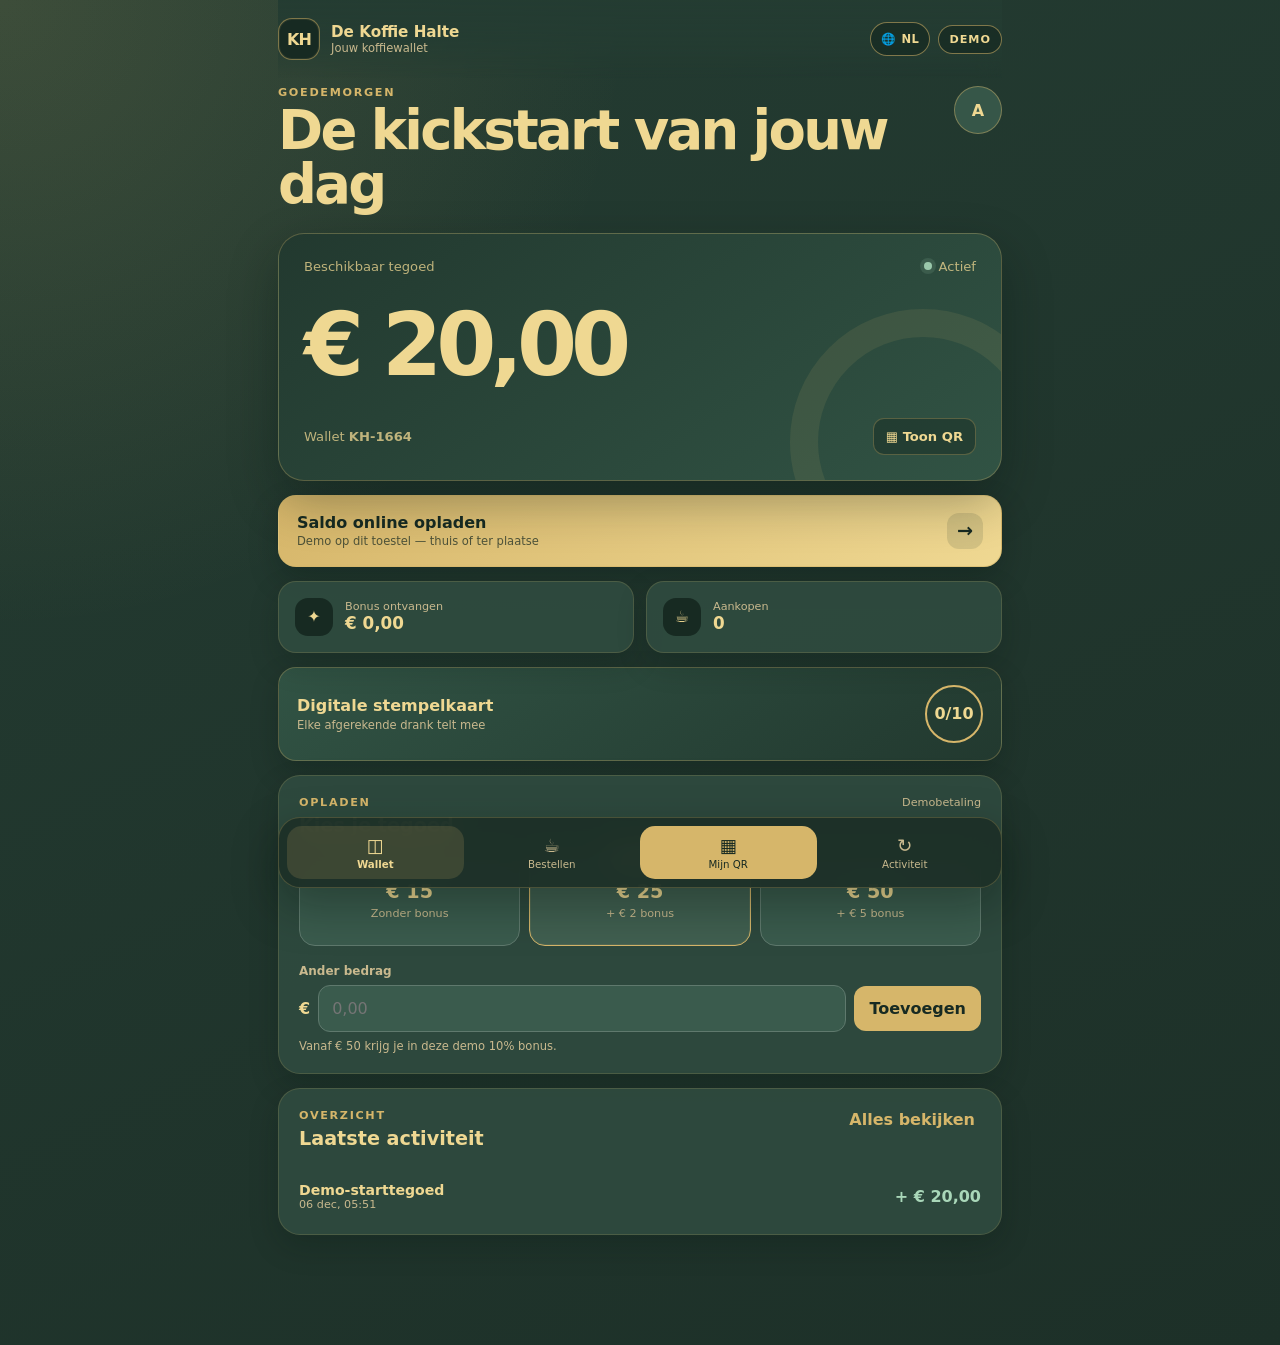
==== index.html @ 7688fd21 "Maak merkbelofte blijvend zichtbaar" ====
<!doctype html>
<html lang="nl">
<head>
  <meta charset="utf-8">
  <meta name="viewport" content="width=device-width,initial-scale=1,viewport-fit=cover">
  <meta name="theme-color" content="#294238">
  <meta name="description" content="Mobiele De Koffie Halte-wallet demo">
  <title>De Koffie Halte Wallet</title>
  <link rel="stylesheet" href="style.css">
  <link rel="stylesheet" href="theme.css">
  <link rel="stylesheet" href="online-topup.css">
  <link rel="stylesheet" href="language.css">
  <link rel="stylesheet" href="loyalty.css">
</head>
<body>
  <div class="app">
    <header class="topbar">
      <a class="brand" href="#wallet" data-go="wallet"><span class="logo">KH</span><span><b>De Koffie Halte</b><small data-i18n="brandSubtitle">Jouw koffiewallet</small></span></a>
      <div class="topbar-actions">
        <div class="language-switcher">
          <button type="button" class="language-button" id="language-button" aria-haspopup="true" aria-expanded="false"><span aria-hidden="true">🌐</span><span id="language-current">NL</span></button>
          <div class="language-menu" id="language-menu" role="menu">
            <button type="button" data-language="nl" role="menuitemradio">Nederlands</button>
            <button type="button" data-language="fr" role="menuitemradio">Français</button>
            <button type="button" data-language="en" role="menuitemradio">English</button>
            <button type="button" data-language="es" role="menuitemradio">Español</button>
          </div>
        </div>
        <span class="demo" data-i18n="demo">Demo</span>
      </div>
    </header>

    <main>
      <section class="screen active" id="wallet" data-screen="wallet">
        <div class="title-row"><div><p class="eyebrow" data-i18n="greeting">GOEDEMORGEN</p><h1 id="brand-slogan">De kickstart van jouw dag</h1></div><button class="avatar" data-go="qr" data-i18n-aria="openQr" aria-label="Open QR-code">A</button></div>

        <article class="wallet-card">
          <div class="card-top"><span data-i18n="availableBalance">Beschikbaar tegoed</span><span class="status"><i></i> <span data-i18n="active">Actief</span></span></div>
          <p class="balance" id="balance">€ 0,00</p>
          <div class="card-bottom"><span><span data-i18n="wallet">Wallet</span> <b id="wallet-short-id">KH-0000</b></span><button data-go="qr">▦ <span data-i18n="showQr">Toon QR</span></button></div>
        </article>

        <div class="stats">
          <article><span>✦</span><div><small data-i18n="bonusReceived">Bonus ontvangen</small><b id="bonus-total">€ 0,00</b></div></article>
          <article><span>☕</span><div><small data-i18n="purchases">Aankopen</small><b id="purchase-count">0</b></div></article>
        </div>

        <section class="panel">
          <div class="section-head"><div><p class="eyebrow" data-i18n="topup">OPLADEN</p><h2 data-i18n="chooseCredit">Kies je tegoed</h2></div><small data-i18n="demoPayment">Demobetaling</small></div>
          <div class="topups">
            <button data-topup="15" data-bonus="0"><b>€ 15</b><span data-i18n="noBonus">Zonder bonus</span></button>
            <button class="featured" data-topup="25" data-bonus="2"><em data-i18n="popular">Populair</em><b>€ 25</b><span>+ € 2 bonus</span></button>
            <button data-topup="50" data-bonus="5"><b>€ 50</b><span>+ € 5 bonus</span></button>
          </div>
          <form id="custom-topup-form" class="custom-topup">
            <label for="custom-topup" data-i18n="otherAmount">Ander bedrag</label>
            <div><span>€</span><input id="custom-topup" type="number" min="5" max="250" step=".01" placeholder="0,00" required><button data-i18n="add">Toevoegen</button></div>
            <small data-i18n="bonusRule">Vanaf € 50 krijg je in deze demo 10% bonus.</small>
          </form>
        </section>

        <section class="panel compact">
          <div class="section-head"><div><p class="eyebrow" data-i18n="overview">OVERZICHT</p><h2 data-i18n="recentActivity">Laatste activiteit</h2></div><button class="link" data-go="activity" data-i18n="viewAll">Alles bekijken</button></div>
          <ul class="transactions" id="recent-transactions"></ul>
        </section>
      </section>

      <section class="screen" id="order" data-screen="order" hidden>
        <div class="title-row"><div><p class="eyebrow" data-i18n="order">BESTELLEN</p><h1 data-i18n="whatWouldYouLike">Wat mag het zijn?</h1><p data-i18n="chooseFavorites">Kies je favorieten en betaal uit je wallet.</p></div><div class="mini-balance"><small data-i18n="credit">Tegoed</small><b id="order-balance">€ 0,00</b></div></div>
        <div class="tabs"><button class="active" data-category="all" data-i18n="all">Alles</button><button data-category="coffee" data-i18n="coffee">Koffie</button><button data-category="other" data-i18n="other">Anders</button><button data-category="food" data-i18n="food">Iets erbij</button></div>
        <div class="products" id="product-grid"></div>
        <aside class="cart">
          <div class="section-head"><div><p class="eyebrow" data-i18n="yourOrder">JOUW BESTELLING</p><h2 data-i18n="cart">Winkelmandje</h2></div><button class="link" id="clear-cart" data-i18n="clear">Leegmaken</button></div>
          <div id="cart-items"></div>
          <div class="cart-total"><span data-i18n="total">Totaal</span><b id="cart-total">€ 0,00</b></div>
          <button class="pay" id="pay-cart" disabled data-i18n="payWallet">Betaal uit wallet</button>
          <p id="cart-note" data-i18n="addProductFirst">Voeg eerst een product toe.</p>
        </aside>
      </section>

      <section class="screen" id="qr" data-screen="qr" hidden>
        <div class="title-row"><div><p class="eyebrow" data-i18n="myWallet">MIJN WALLET</p><h1 data-i18n="scanQr">Laat je QR-code scannen</h1><p data-i18n="qrExplanation">De kassa herkent hiermee je demo-wallet.</p></div></div>
        <article class="qr-card">
          <div class="qr-brand"><span class="logo">KH</span><div><b>De Koffie Halte</b><small data-i18n="personalWalletCode">Persoonlijke walletcode</small></div></div>
          <img id="qr-code" alt="Persoonlijke QR-code" width="220" height="220">
          <b class="wallet-id" id="wallet-id">DKH-DEMO-0000</b>
          <p data-i18n="noRealPayment">Deze demo verwerkt geen echte betaling.</p>
        </article>
        <div class="qr-balance"><span data-i18n="availableAfterScan">Beschikbaar na scan</span><b id="qr-balance">€ 0,00</b></div>
        <button class="outline" id="copy-wallet-id" data-i18n="copyWallet">Kopieer walletnummer</button>
      </section>

      <section class="screen" id="activity" data-screen="activity" hidden>
        <div class="title-row"><div><p class="eyebrow" data-i18n="history">GESCHIEDENIS</p><h1 data-i18n="allTransactions">Alle transacties</h1><p data-i18n="storedBrowser">Alleen opgeslagen in deze browser.</p></div><button class="danger" id="reset-demo" data-i18n="resetDemo">Reset demo</button></div>
        <section class="panel compact"><ul class="transactions" id="transaction-list"></ul></section>
      </section>
    </main>

    <nav class="bottom-nav" aria-label="Hoofdnavigatie">
      <button class="active" data-go="wallet"><span>◫</span><small data-i18n="navWallet">Wallet</small></button>
      <button data-go="order"><span>☕</span><small data-i18n="navOrder">Bestellen</small></button>
      <button class="qr-nav" data-go="qr"><span>▦</span><small data-i18n="navQr">Mijn QR</small></button>
      <button data-go="activity"><span>↻</span><small data-i18n="navActivity">Activiteit</small></button>
    </nav>
    <div class="toast" id="toast" role="status" aria-live="polite"></div>
  </div>
  <script src="i18n.js"></script>
  <script src="language-menu.js"></script>
  <script src="slogan.js?v=2"></script>
  <script src="app.js"></script>
  <script src="online-topup.js"></script>
  <script src="loyalty.js"></script>
</body>
</html>
---- style.css ----
:root{--ink:#251a15;--muted:#766c66;--paper:#f4eee7;--panel:#fffdfa;--coffee:#6f3f24;--dark:#25150f;--orange:#d88734;--line:#e5d9ce;--green:#2f7b59;--red:#aa4038;--shadow:0 18px 45px rgba(65,38,24,.12)}*{box-sizing:border-box}html{scroll-behavior:smooth}body{margin:0;min-height:100vh;font-family:Inter,ui-sans-serif,system-ui,-apple-system,BlinkMacSystemFont,"Segoe UI",sans-serif;color:var(--ink);background:radial-gradient(circle at top left,rgba(216,135,52,.2),transparent 35%),linear-gradient(150deg,#faf6f1,#eee2d5)}button,input{font:inherit}button{cursor:pointer}.app{width:min(760px,100%);min-height:100vh;margin:auto;padding:0 18px 110px}.topbar{position:sticky;top:0;z-index:20;display:flex;align-items:center;justify-content:space-between;padding:18px 0;background:linear-gradient(to bottom,rgba(250,246,241,.96),rgba(250,246,241,.8),transparent);backdrop-filter:blur(10px)}.brand{display:flex;align-items:center;gap:11px;color:inherit;text-decoration:none}.brand span:last-child,.qr-brand div{display:grid}.brand b,.qr-brand b{font-size:.95rem}.brand small,.qr-brand small{color:var(--muted);font-size:.72rem}.logo{display:grid;width:42px;height:42px;place-items:center;border-radius:14px;background:var(--dark);color:#fff;font-weight:900;letter-spacing:-.06em}.demo{padding:7px 10px;border:1px solid #d7c7ba;border-radius:999px;background:rgba(255,255,255,.7);font-size:.7rem;font-weight:800;text-transform:uppercase;letter-spacing:.09em}.screen{animation:fade .2s ease}.screen[hidden]{display:none}.title-row{display:flex;align-items:flex-start;justify-content:space-between;gap:18px;margin:8px 0 20px}.eyebrow{margin:0 0 5px;color:var(--coffee);font-size:.7rem;font-weight:900;letter-spacing:.15em}.title-row h1,.section-head h2{margin:0}.title-row h1{font-size:clamp(2rem,8vw,3.4rem);line-height:1;letter-spacing:-.05em}.title-row p:last-child{margin:8px 0 0;color:var(--muted);line-height:1.45}.avatar{display:grid;flex:0 0 auto;width:48px;height:48px;place-items:center;border:0;border-radius:50%;background:#ead6c3;color:var(--coffee);font-weight:900}.wallet-card{position:relative;overflow:hidden;padding:25px;border-radius:26px;background:linear-gradient(135deg,var(--dark),var(--coffee));color:#fff;box-shadow:var(--shadow)}.wallet-card:after{content:"";position:absolute;right:-55px;bottom:-95px;width:210px;height:210px;border:28px solid rgba(255,255,255,.08);border-radius:50%}.card-top,.card-bottom{position:relative;z-index:1;display:flex;align-items:center;justify-content:space-between;gap:15px}.card-top{color:rgba(255,255,255,.72);font-size:.82rem}.status{display:flex;align-items:center;gap:7px}.status i{width:8px;height:8px;border-radius:50%;background:#88e0b8;box-shadow:0 0 0 4px rgba(136,224,184,.13)}.balance{position:relative;z-index:1;margin:21px 0 23px;font-size:clamp(3rem,13vw,5.4rem);font-weight:900;letter-spacing:-.07em}.card-bottom{font-size:.82rem;color:rgba(255,255,255,.74)}.card-bottom button{border:0;border-radius:11px;padding:10px 12px;background:rgba(255,255,255,.14);color:#fff;font-weight:800}.stats{display:grid;grid-template-columns:1fr 1fr;gap:12px;margin:14px 0}.stats article{display:flex;align-items:center;gap:12px;padding:16px;border:1px solid rgba(111,63,36,.08);border-radius:18px;background:rgba(255,253,250,.88);box-shadow:0 10px 24px rgba(65,38,24,.06)}.stats article>span{display:grid;width:38px;height:38px;place-items:center;border-radius:13px;background:#f0dfce}.stats article div{display:grid}.stats small{color:var(--muted);font-size:.7rem}.stats b{font-size:1.05rem}.panel,.cart{margin-top:14px;padding:20px;border:1px solid rgba(111,63,36,.09);border-radius:22px;background:rgba(255,253,250,.92);box-shadow:0 12px 30px rgba(65,38,24,.07)}.compact{padding-bottom:8px}.section-head{display:flex;align-items:flex-start;justify-content:space-between;gap:15px;margin-bottom:17px}.section-head h2{font-size:1.2rem}.section-head>small{color:var(--muted);font-size:.7rem}.topups{display:grid;grid-template-columns:repeat(3,1fr);gap:9px}.topups button{position:relative;display:grid;gap:4px;min-height:92px;place-content:center;border:1px solid var(--line);border-radius:16px;background:#fff;color:var(--ink)}.topups button b{font-size:1.2rem}.topups button span{color:var(--muted);font-size:.7rem}.topups button.featured{border-color:var(--orange);background:#fff7ee}.topups em{position:absolute;top:-9px;left:50%;transform:translateX(-50%);padding:4px 8px;border-radius:999px;background:var(--orange);color:#fff;font-size:.62rem;font-style:normal;font-weight:900}.custom-topup{display:grid;gap:7px;margin-top:18px}.custom-topup label{color:var(--muted);font-size:.75rem;font-weight:800}.custom-topup>div{display:grid;grid-template-columns:auto 1fr auto;align-items:center;gap:8px}.custom-topup>div>span{font-weight:900}.custom-topup input{min-width:0;width:100%;padding:13px;border:1px solid var(--line);border-radius:12px;background:#fff;outline:none}.custom-topup input:focus{border-color:var(--orange);box-shadow:0 0 0 4px rgba(216,135,52,.12)}.custom-topup button,.pay,.outline{border:0;border-radius:12px;padding:13px 15px;background:var(--coffee);color:#fff;font-weight:850}.custom-topup>small,.cart>p{color:var(--muted);font-size:.72rem}.link,.danger{border:0;background:transparent;font-weight:800}.link{color:var(--coffee)}.danger{color:var(--red)}.transactions{margin:0;padding:0;list-style:none}.transaction{display:flex;align-items:center;justify-content:space-between;gap:15px;padding:15px 0;border-bottom:1px solid var(--line)}.transaction:last-child{border-bottom:0}.transaction-copy{min-width:0;display:grid}.transaction-copy b{overflow:hidden;text-overflow:ellipsis;white-space:nowrap;font-size:.88rem}.transaction-copy small{color:var(--muted);font-size:.7rem}.transaction-amount{flex:0 0 auto;font-weight:900}.positive{color:var(--green)}.negative{color:var(--red)}.empty{padding:16px 0;color:var(--muted);text-align:center;font-size:.82rem}.mini-balance{display:grid;flex:0 0 auto;padding:10px 12px;border-radius:14px;background:var(--dark);color:#fff}.mini-balance small{font-size:.65rem;color:rgba(255,255,255,.65)}.tabs{display:flex;gap:8px;overflow:auto;padding-bottom:4px}.tabs button{flex:0 0 auto;border:1px solid var(--line);border-radius:999px;padding:9px 13px;background:#fff;color:var(--muted);font-weight:800}.tabs button.active{border-color:var(--coffee);background:var(--coffee);color:#fff}.products{display:grid;grid-template-columns:repeat(2,1fr);gap:12px;margin-top:16px}.product{display:grid;gap:10px;padding:16px;border:1px solid rgba(111,63,36,.08);border-radius:19px;background:#fff;box-shadow:0 9px 22px rgba(65,38,24,.06)}.product-icon{display:grid;width:45px;height:45px;place-items:center;border-radius:15px;background:#f1e2d3;font-size:1.35rem}.product h3{margin:0;font-size:1rem}.product p{margin:0;color:var(--muted);font-size:.72rem;line-height:1.35}.product-bottom{display:flex;align-items:center;justify-content:space-between;gap:8px}.product-bottom b{font-size:.95rem}.product-bottom button{display:grid;width:34px;height:34px;place-items:center;border:0;border-radius:11px;background:var(--dark);color:#fff;font-size:1.2rem}.cart{margin-bottom:10px}.cart-item{display:flex;align-items:center;justify-content:space-between;gap:12px;padding:11px 0;border-bottom:1px solid var(--line)}.cart-item>div:first-child{display:grid}.cart-item small{color:var(--muted)}.qty{display:flex;align-items:center;gap:8px}.qty button{display:grid;width:28px;height:28px;place-items:center;border:1px solid var(--line);border-radius:9px;background:#fff}.cart-total{display:flex;justify-content:space-between;padding:16px 0;font-size:1.05rem}.pay{width:100%;background:var(--dark)}.pay:disabled{cursor:not-allowed;opacity:.38}.qr-card{display:grid;justify-items:center;padding:25px;border-radius:26px;background:#fff;box-shadow:var(--shadow);text-align:center}.qr-brand{justify-self:stretch;display:flex;align-items:center;gap:10px;text-align:left}.qr-card img{margin:25px 0 17px;padding:10px;border:1px solid var(--line);border-radius:18px;background:#fff;image-rendering:pixelated}.wallet-id{letter-spacing:.09em}.qr-card p{max-width:330px;margin:9px 0 0;color:var(--muted);font-size:.78rem}.qr-balance{display:flex;align-items:center;justify-content:space-between;margin:14px 0;padding:18px;border-radius:18px;background:var(--dark);color:#fff}.outline{width:100%;border:1px solid var(--coffee);background:transparent;color:var(--coffee)}.bottom-nav{position:fixed;z-index:30;left:50%;bottom:12px;display:grid;grid-template-columns:repeat(4,1fr);width:min(724px,calc(100% - 24px));transform:translateX(-50%);padding:8px;border:1px solid rgba(111,63,36,.11);border-radius:22px;background:rgba(255,253,250,.94);box-shadow:0 15px 40px rgba(44,25,15,.18);backdrop-filter:blur(14px)}.bottom-nav button{display:grid;gap:2px;place-items:center;border:0;border-radius:15px;padding:9px 4px;background:transparent;color:var(--muted)}.bottom-nav button span{font-size:1.15rem}.bottom-nav button small{font-size:.64rem}.bottom-nav button.active{background:#efe1d4;color:var(--coffee);font-weight:900}.bottom-nav .qr-nav{background:var(--dark);color:#fff}.toast{position:fixed;z-index:50;left:50%;bottom:102px;max-width:calc(100% - 36px);transform:translate(-50%,20px);padding:12px 16px;border-radius:13px;background:var(--dark);color:#fff;box-shadow:var(--shadow);opacity:0;pointer-events:none;transition:.2s}.toast.show{transform:translate(-50%,0);opacity:1}@keyframes fade{from{opacity:0;transform:translateY(5px)}to{opacity:1;transform:none}}@media(max-width:520px){.app{padding-left:12px;padding-right:12px}.topups{grid-template-columns:1fr}.topups button{min-height:72px}.products{grid-template-columns:1fr}.title-row{align-items:flex-start}.title-row h1{font-size:2.35rem}.wallet-card,.panel,.cart{padding:18px}.stats article{padding:13px}.custom-topup>div{grid-template-columns:auto 1fr}.custom-topup button{grid-column:1/-1}.mini-balance{display:none}}
---- theme.css ----
:root{
  --mat-green:#294238;
  --mat-green-deep:#172a22;
  --mat-green-soft:#365648;
  --mat-green-light:#45695a;
  --gold:#d6b66a;
  --gold-light:#efd892;
  --cream:#f3ead4;
  --muted-gold:#c9b98e;
  --green-line:#5f796d;
}

body{
  color:var(--cream);
  background:
    radial-gradient(circle at top left,rgba(214,182,106,.14),transparent 34%),
    linear-gradient(155deg,#243c32 0%,#1d3028 100%);
}

.topbar{
  background:linear-gradient(to bottom,rgba(36,60,50,.97),rgba(36,60,50,.86),transparent);
}

.brand,
.brand b,
.title-row h1,
.section-head h2,
.balance,
.stats b,
.product h3,
.product-bottom b,
.cart-total b,
.wallet-id,
.qr-balance b,
.mini-balance b,
.transaction-copy b{
  color:var(--gold-light);
}

.brand small,
.qr-brand small,
.title-row p:last-child,
.stats small,
.section-head>small,
.custom-topup label,
.custom-topup>small,
.cart>p,
.transaction-copy small,
.product p,
.cart-item small,
.qr-card p,
.empty{
  color:var(--muted-gold);
}

.logo{
  border:1px solid rgba(214,182,106,.55);
  background:var(--mat-green-deep);
  color:var(--gold-light);
  box-shadow:inset 0 0 0 1px rgba(239,216,146,.08);
}

.demo{
  border-color:rgba(214,182,106,.55);
  background:rgba(23,42,34,.72);
  color:var(--gold-light);
}

.eyebrow,
.link,
.outline{
  color:var(--gold);
}

.avatar{
  border:1px solid rgba(214,182,106,.45);
  background:var(--mat-green-soft);
  color:var(--gold-light);
}

.wallet-card{
  background:linear-gradient(145deg,#22392f 0%,#315344 100%);
  border:1px solid rgba(214,182,106,.3);
  box-shadow:0 20px 50px rgba(6,19,14,.32);
}

.wallet-card:after{
  border-color:rgba(214,182,106,.10);
}

.card-top,
.card-bottom{
  color:rgba(239,216,146,.76);
}

.card-bottom button{
  border:1px solid rgba(214,182,106,.3);
  background:rgba(23,42,34,.46);
  color:var(--gold-light);
}

.status i{
  background:#9bc8ab;
  box-shadow:0 0 0 4px rgba(155,200,171,.14);
}

.stats article,
.panel,
.cart,
.product,
.qr-card{
  border-color:rgba(214,182,106,.18);
  background:rgba(47,75,63,.93);
  box-shadow:0 12px 30px rgba(7,20,15,.20);
}

.stats article>span,
.product-icon{
  background:var(--mat-green-deep);
  color:var(--gold-light);
}

.topups button,
.custom-topup input,
.tabs button,
.qty button{
  border-color:var(--green-line);
  background:#3a5b4d;
  color:var(--cream);
}

.topups button b,
.custom-topup>div>span,
.cart-item b,
.qty b{
  color:var(--gold-light);
}

.topups button span{
  color:var(--muted-gold);
}

.topups button.featured{
  border-color:var(--gold);
  background:#405f50;
  box-shadow:inset 0 0 0 1px rgba(214,182,106,.12);
}

.topups em{
  background:var(--gold);
  color:var(--mat-green-deep);
}

.custom-topup input:focus{
  border-color:var(--gold);
  box-shadow:0 0 0 4px rgba(214,182,106,.12);
}

.custom-topup button,
.pay{
  background:var(--gold);
  color:var(--mat-green-deep);
}

.outline{
  border-color:var(--gold);
  background:transparent;
}

.transaction,
.cart-item{
  border-bottom-color:rgba(214,182,106,.18);
}

.positive{
  color:#a9d7b9;
}

.negative,
.danger{
  color:#efa397;
}

.mini-balance,
.qr-balance,
.toast{
  border:1px solid rgba(214,182,106,.24);
  background:var(--mat-green-deep);
  color:var(--cream);
}

.tabs button{
  color:var(--muted-gold);
}

.tabs button.active{
  border-color:var(--gold);
  background:var(--gold);
  color:var(--mat-green-deep);
}

.product-bottom button{
  background:var(--gold);
  color:var(--mat-green-deep);
}

.qr-card img{
  border-color:rgba(214,182,106,.45);
  background:#fff;
}

.bottom-nav{
  border-color:rgba(214,182,106,.24);
  background:rgba(29,48,40,.95);
  box-shadow:0 18px 45px rgba(5,17,12,.34);
}

.bottom-nav button{
  color:var(--muted-gold);
}

.bottom-nav button.active{
  background:rgba(214,182,106,.16);
  color:var(--gold-light);
}

.bottom-nav .qr-nav{
  background:var(--gold);
  color:var(--mat-green-deep);
}

.pay:disabled{
  background:#73877c;
  color:#d7d0bd;
}
---- online-topup.css ----
.online-topup-cta{
  display:flex;
  align-items:center;
  justify-content:space-between;
  gap:16px;
  width:100%;
  margin:14px 0 0;
  padding:17px 18px;
  border:1px solid rgba(214,182,106,.55);
  border-radius:18px;
  background:linear-gradient(135deg,var(--gold),var(--gold-light));
  color:var(--mat-green-deep);
  box-shadow:0 12px 30px rgba(5,17,12,.24);
  text-align:left;
}

.online-topup-cta span:first-child{
  display:grid;
  gap:2px;
}

.online-topup-cta strong{
  font-size:1rem;
}

.online-topup-cta small{
  color:rgba(23,42,34,.72);
  font-size:.72rem;
}

.online-topup-cta .cta-arrow{
  display:grid;
  flex:0 0 auto;
  width:36px;
  height:36px;
  place-items:center;
  border-radius:12px;
  background:rgba(23,42,34,.12);
  font-size:1.2rem;
  font-weight:900;
}

.online-topup-overlay{
  position:fixed;
  z-index:100;
  inset:0;
  display:grid;
  align-items:end;
  padding:18px;
  background:rgba(5,15,11,.72);
  backdrop-filter:blur(8px);
  opacity:0;
  visibility:hidden;
  transition:.2s ease;
}

.online-topup-overlay.open{
  opacity:1;
  visibility:visible;
}

.online-topup-dialog{
  width:min(560px,100%);
  max-height:calc(100vh - 36px);
  margin:0 auto;
  overflow:auto;
  padding:22px;
  border:1px solid rgba(214,182,106,.35);
  border-radius:26px;
  background:var(--mat-green);
  box-shadow:0 24px 70px rgba(0,0,0,.42);
  transform:translateY(24px);
  transition:.2s ease;
}

.online-topup-overlay.open .online-topup-dialog{
  transform:none;
}

.online-topup-head{
  display:flex;
  align-items:flex-start;
  justify-content:space-between;
  gap:16px;
  margin-bottom:18px;
}

.online-topup-head h2{
  margin:3px 0 7px;
  color:var(--gold-light);
  font-size:1.55rem;
}

.online-topup-head p{
  margin:0;
  color:var(--muted-gold);
  font-size:.82rem;
  line-height:1.45;
}

.online-topup-close{
  display:grid;
  flex:0 0 auto;
  width:38px;
  height:38px;
  place-items:center;
  border:1px solid var(--green-line);
  border-radius:12px;
  background:var(--mat-green-soft);
  color:var(--gold-light);
  font-size:1.2rem;
}

.online-amounts{
  display:grid;
  grid-template-columns:repeat(3,1fr);
  gap:9px;
}

.online-amount{
  display:grid;
  gap:4px;
  min-height:76px;
  place-content:center;
  border:1px solid var(--green-line);
  border-radius:15px;
  background:var(--mat-green-soft);
  color:var(--cream);
}

.online-amount strong{
  color:var(--gold-light);
  font-size:1.15rem;
}

.online-amount small{
  color:var(--muted-gold);
  font-size:.65rem;
}

.online-amount.selected{
  border-color:var(--gold);
  background:var(--mat-green-light);
  box-shadow:inset 0 0 0 1px rgba(214,182,106,.18);
}

.online-custom{
  display:grid;
  gap:7px;
  margin:15px 0 19px;
}

.online-custom label,
.payment-title{
  color:var(--muted-gold);
  font-size:.72rem;
  font-weight:800;
}

.online-custom div{
  display:grid;
  grid-template-columns:auto 1fr;
  align-items:center;
  gap:9px;
}

.online-custom span{
  color:var(--gold-light);
  font-weight:900;
}

.online-custom input{
  width:100%;
  min-width:0;
  padding:13px;
  border:1px solid var(--green-line);
  border-radius:12px;
  outline:none;
  background:var(--mat-green-soft);
  color:var(--cream);
}

.online-custom input:focus{
  border-color:var(--gold);
  box-shadow:0 0 0 4px rgba(214,182,106,.12);
}

.payment-methods{
  display:grid;
  gap:8px;
  margin:8px 0 18px;
}

.payment-method{
  display:flex;
  align-items:center;
  justify-content:space-between;
  gap:12px;
  padding:13px 14px;
  border:1px solid var(--green-line);
  border-radius:13px;
  background:var(--mat-green-soft);
  color:var(--cream);
  text-align:left;
}

.payment-method span{
  display:grid;
  gap:2px;
}

.payment-method small{
  color:var(--muted-gold);
  font-size:.66rem;
}

.payment-method.selected{
  border-color:var(--gold);
  color:var(--gold-light);
}

.payment-method.selected:after{
  content:"✓";
  color:var(--gold);
  font-weight:900;
}

.online-summary{
  display:flex;
  align-items:center;
  justify-content:space-between;
  gap:14px;
  padding:15px;
  border-radius:14px;
  background:var(--mat-green-deep);
}

.online-summary span{
  color:var(--muted-gold);
  font-size:.78rem;
}

.online-summary strong{
  color:var(--gold-light);
  font-size:1.2rem;
}

.online-pay-button{
  width:100%;
  margin-top:12px;
  padding:15px;
  border:0;
  border-radius:13px;
  background:var(--gold);
  color:var(--mat-green-deep);
  font-weight:900;
}

.online-pay-button:disabled{
  cursor:wait;
  opacity:.65;
}

.online-disclaimer{
  margin:10px 0 0;
  color:var(--muted-gold);
  font-size:.68rem;
  line-height:1.45;
  text-align:center;
}

@media(min-width:620px){
  .online-topup-overlay{align-items:center}
}

@media(max-width:420px){
  .online-amounts{grid-template-columns:1fr}
  .online-amount{min-height:62px}
}
---- language.css ----
.topbar-actions{
  display:flex;
  align-items:center;
  gap:8px;
}

.language-switcher{
  position:relative;
}

.language-button{
  display:flex;
  align-items:center;
  gap:6px;
  min-height:34px;
  padding:7px 10px;
  border:1px solid rgba(214,182,106,.55);
  border-radius:999px;
  background:rgba(23,42,34,.72);
  color:var(--gold-light);
  font-size:.72rem;
  font-weight:900;
  letter-spacing:.04em;
}

.language-menu{
  position:absolute;
  z-index:60;
  top:calc(100% + 8px);
  right:0;
  display:grid;
  gap:5px;
  min-width:160px;
  padding:8px;
  border:1px solid rgba(214,182,106,.3);
  border-radius:16px;
  background:rgba(29,48,40,.98);
  box-shadow:0 16px 40px rgba(5,17,12,.36);
  opacity:0;
  visibility:hidden;
  transform:translateY(-5px);
  transition:.16s ease;
}

.language-menu.open{
  opacity:1;
  visibility:visible;
  transform:none;
}

.language-menu button{
  display:flex;
  align-items:center;
  justify-content:space-between;
  gap:12px;
  width:100%;
  padding:10px 11px;
  border:0;
  border-radius:11px;
  background:transparent;
  color:var(--cream);
  text-align:left;
  font-size:.78rem;
}

.language-menu button:hover,
.language-menu button.selected{
  background:rgba(214,182,106,.14);
  color:var(--gold-light);
}

.language-menu button.selected::after{
  content:"✓";
  color:var(--gold);
  font-weight:900;
}

@media(max-width:430px){
  .brand small{display:none}
  .topbar-actions{gap:5px}
  .language-button{padding:7px 9px}
  .demo{padding:7px 8px}
}
---- loyalty.css ----
.loyalty-cta{
  display:flex;
  align-items:center;
  justify-content:space-between;
  gap:14px;
  width:100%;
  margin:14px 0 0;
  padding:17px 18px;
  border:1px solid rgba(214,182,106,.3);
  border-radius:18px;
  background:linear-gradient(145deg,#315344,#22392f);
  color:var(--cream);
  box-shadow:0 12px 28px rgba(5,17,12,.22);
  text-align:left;
}

.loyalty-cta-copy{
  display:grid;
  gap:3px;
}

.loyalty-cta strong{
  color:var(--gold-light);
  font-size:1rem;
}

.loyalty-cta small{
  color:var(--muted-gold);
  font-size:.72rem;
}

.loyalty-progress-mini{
  display:grid;
  flex:0 0 auto;
  min-width:58px;
  height:58px;
  place-items:center;
  border:2px solid var(--gold);
  border-radius:50%;
  color:var(--gold-light);
  font-weight:900;
}

.loyalty-overlay{
  position:fixed;
  z-index:110;
  inset:0;
  display:grid;
  align-items:end;
  padding:18px;
  background:rgba(5,15,11,.74);
  backdrop-filter:blur(8px);
  opacity:0;
  visibility:hidden;
  transition:.2s ease;
}

.loyalty-overlay.open{
  opacity:1;
  visibility:visible;
}

.loyalty-dialog{
  width:min(560px,100%);
  max-height:calc(100vh - 36px);
  margin:0 auto;
  overflow:auto;
  padding:22px;
  border:1px solid rgba(214,182,106,.35);
  border-radius:26px;
  background:var(--mat-green);
  box-shadow:0 24px 70px rgba(0,0,0,.42);
  transform:translateY(24px);
  transition:.2s ease;
}

.loyalty-overlay.open .loyalty-dialog{
  transform:none;
}

.loyalty-head{
  display:flex;
  align-items:flex-start;
  justify-content:space-between;
  gap:16px;
  margin-bottom:18px;
}

.loyalty-head h2{
  margin:3px 0 7px;
  color:var(--gold-light);
  font-size:1.55rem;
}

.loyalty-head p{
  margin:0;
  color:var(--muted-gold);
  font-size:.82rem;
  line-height:1.45;
}

.loyalty-close{
  display:grid;
  flex:0 0 auto;
  width:38px;
  height:38px;
  place-items:center;
  border:1px solid var(--green-line);
  border-radius:12px;
  background:var(--mat-green-soft);
  color:var(--gold-light);
  font-size:1.2rem;
}

.stamp-card{
  padding:18px;
  border:1px solid rgba(214,182,106,.24);
  border-radius:22px;
  background:var(--mat-green-deep);
}

.stamp-card-top{
  display:flex;
  align-items:center;
  justify-content:space-between;
  gap:12px;
  margin-bottom:16px;
}

.stamp-card-top span{
  color:var(--muted-gold);
  font-size:.76rem;
}

.stamp-card-top strong{
  color:var(--gold-light);
  font-size:1rem;
}

.stamp-grid{
  display:grid;
  grid-template-columns:repeat(5,1fr);
  gap:10px;
}

.stamp-slot{
  display:grid;
  aspect-ratio:1;
  place-items:center;
  border:1px dashed rgba(214,182,106,.45);
  border-radius:50%;
  background:rgba(54,86,72,.45);
  color:rgba(239,216,146,.38);
  font-size:1.2rem;
}

.stamp-slot.filled{
  border-style:solid;
  border-color:var(--gold);
  background:var(--gold);
  color:var(--mat-green-deep);
  box-shadow:0 6px 14px rgba(214,182,106,.18);
}

.loyalty-status{
  display:grid;
  gap:12px;
  margin-top:16px;
}

.loyalty-status-card{
  display:flex;
  align-items:center;
  justify-content:space-between;
  gap:14px;
  padding:15px;
  border:1px solid rgba(214,182,106,.2);
  border-radius:15px;
  background:var(--mat-green-soft);
}

.loyalty-status-card span{
  color:var(--muted-gold);
  font-size:.76rem;
}

.loyalty-status-card strong{
  color:var(--gold-light);
  font-size:1.15rem;
}

.loyalty-actions{
  display:grid;
  grid-template-columns:1fr 1fr;
  gap:10px;
  margin-top:16px;
}

.loyalty-actions button{
  min-height:46px;
  border-radius:12px;
  font-weight:900;
}

.loyalty-demo-stamp{
  border:1px solid var(--gold);
  background:transparent;
  color:var(--gold-light);
}

.loyalty-redeem{
  border:0;
  background:var(--gold);
  color:var(--mat-green-deep);
}

.loyalty-redeem:disabled{
  cursor:not-allowed;
  opacity:.45;
}

.loyalty-note{
  margin:12px 0 0;
  color:var(--muted-gold);
  font-size:.68rem;
  line-height:1.45;
  text-align:center;
}

@media(min-width:620px){
  .loyalty-overlay{align-items:center}
}

@media(max-width:430px){
  .loyalty-actions{grid-template-columns:1fr}
  .stamp-grid{gap:8px}
}
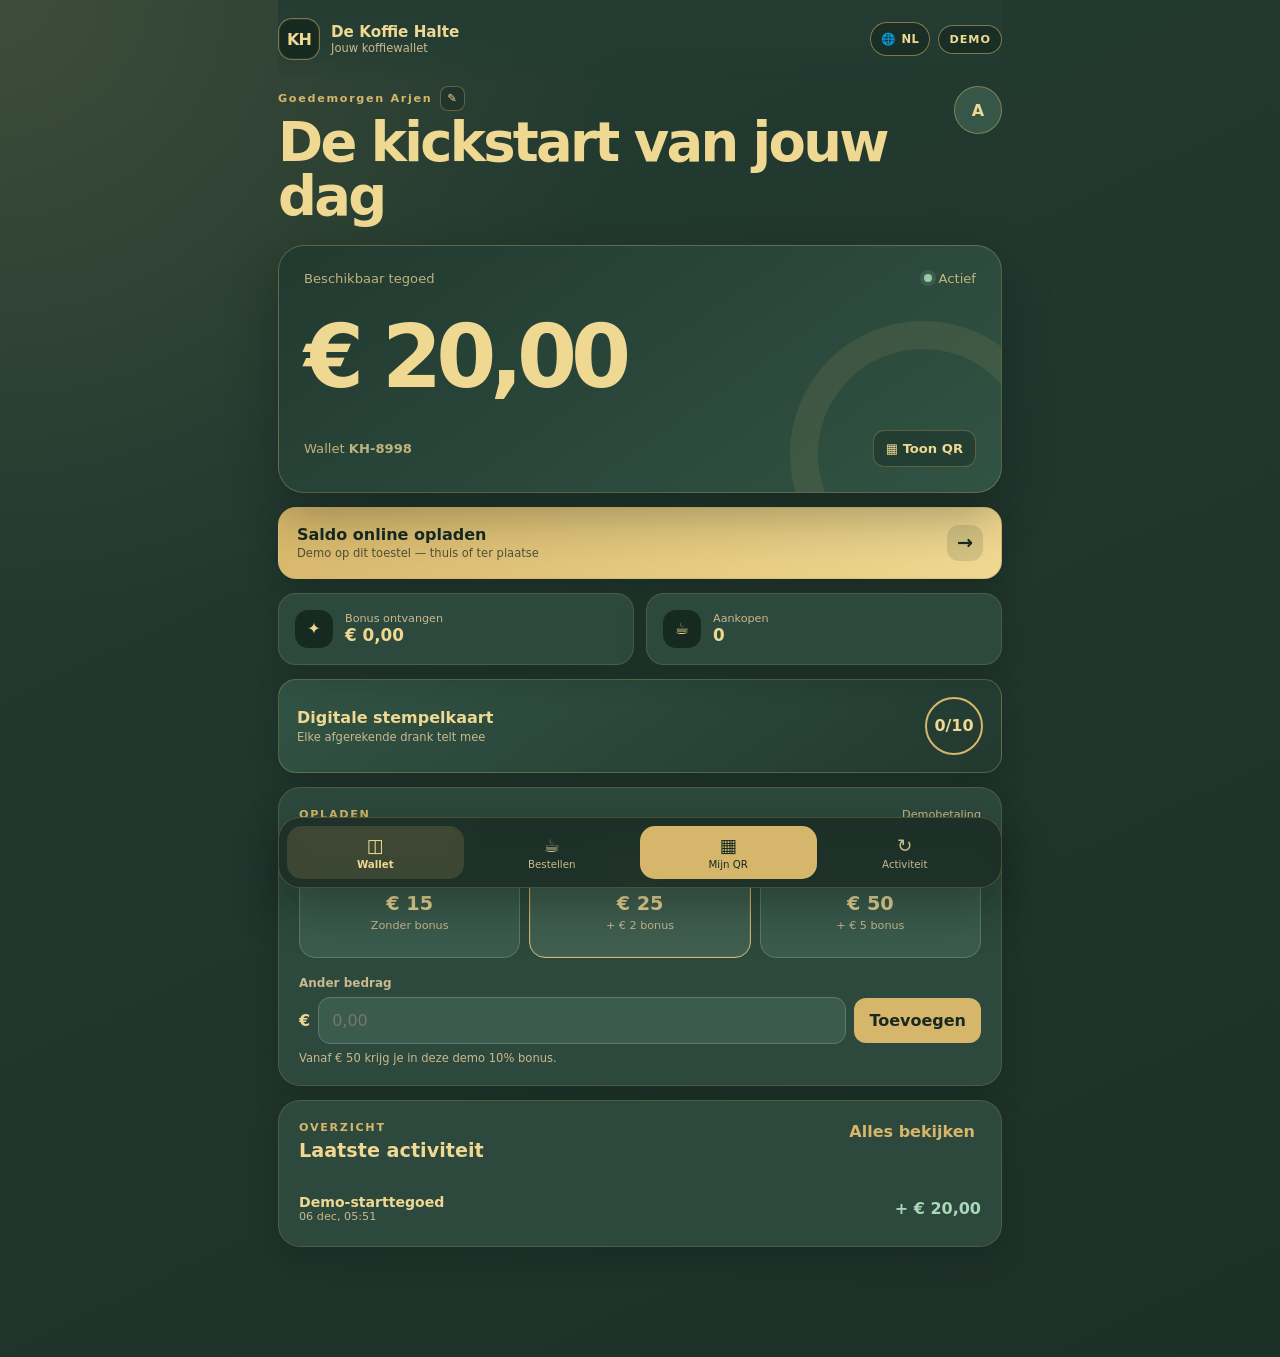
==== commit 4475e716: "Voeg klantnaam toe aan hoofdwallet" ====
--- a/index.html
+++ b/index.html
@@ -11,6 +11,7 @@
   <link rel="stylesheet" href="online-topup.css">
   <link rel="stylesheet" href="language.css">
   <link rel="stylesheet" href="loyalty.css">
+  <link rel="stylesheet" href="customer-name.css?v=1">
 </head>
 <body>
   <div class="app">
@@ -107,6 +108,7 @@
   <script src="i18n.js"></script>
   <script src="language-menu.js"></script>
   <script src="slogan.js?v=2"></script>
+  <script src="customer-name.js?v=1"></script>
   <script src="app.js"></script>
   <script src="online-topup.js"></script>
   <script src="loyalty.js"></script>
--- a/customer-name.css
+++ b/customer-name.css
@@ -0,0 +1,28 @@
+.customer-greeting-row{
+  display:flex;
+  align-items:center;
+  gap:7px;
+  margin-bottom:5px;
+}
+
+.customer-greeting-row .eyebrow{
+  margin:0;
+}
+
+.customer-name-edit{
+  display:grid;
+  width:25px;
+  height:25px;
+  place-items:center;
+  border:1px solid rgba(214,182,106,.35);
+  border-radius:8px;
+  background:rgba(23,42,34,.45);
+  color:var(--gold-light);
+  font-size:.72rem;
+  line-height:1;
+}
+
+.customer-name-edit:hover{
+  border-color:var(--gold);
+  background:rgba(214,182,106,.12);
+}
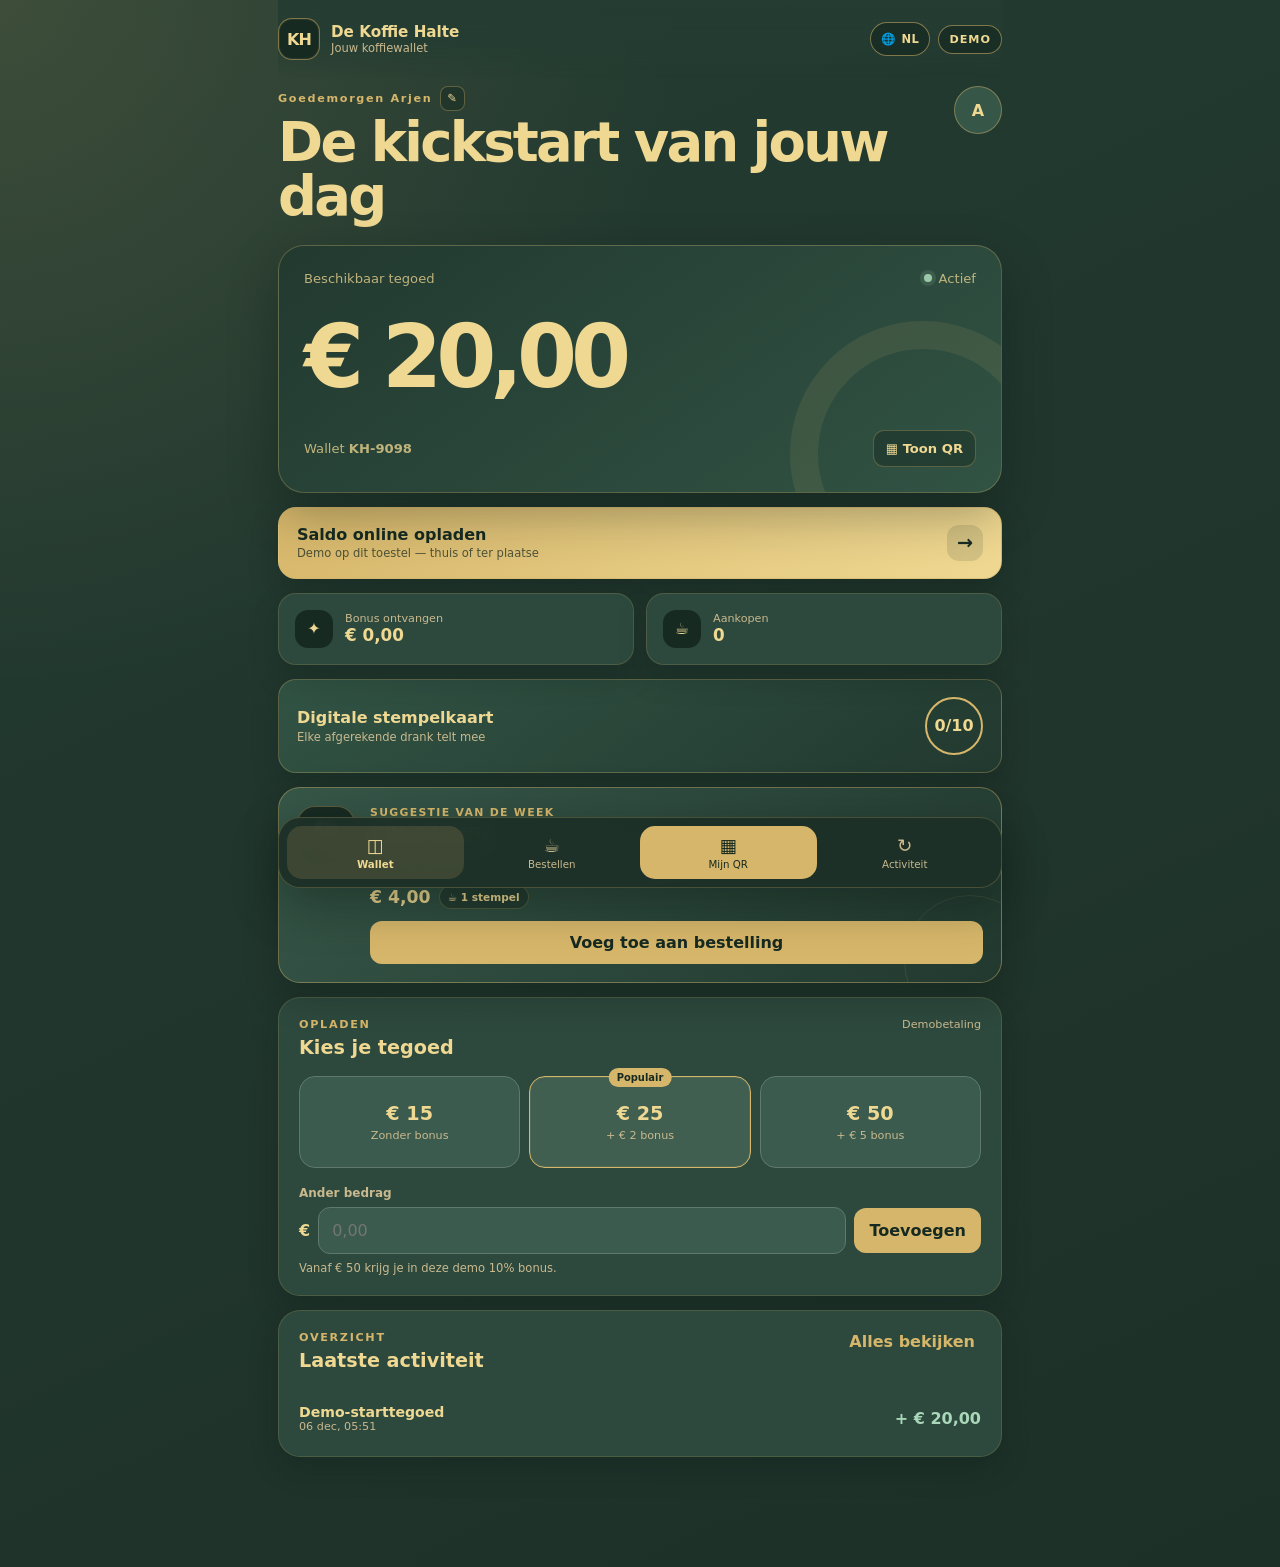
==== commit 2baecb9c: "Activeer suggestie van de week op hoofdwallet" ====
--- a/index.html
+++ b/index.html
@@ -12,6 +12,7 @@
   <link rel="stylesheet" href="language.css">
   <link rel="stylesheet" href="loyalty.css">
   <link rel="stylesheet" href="customer-name.css?v=1">
+  <link rel="stylesheet" href="weekly-suggestion.css?v=1">
 </head>
 <body>
   <div class="app">
@@ -112,5 +113,6 @@
   <script src="app.js"></script>
   <script src="online-topup.js"></script>
   <script src="loyalty.js"></script>
+  <script src="weekly-suggestion.js?v=1"></script>
 </body>
 </html>
--- a/weekly-suggestion.css
+++ b/weekly-suggestion.css
@@ -0,0 +1,101 @@
+.weekly-suggestion{
+  position:relative;
+  display:grid;
+  grid-template-columns:auto 1fr;
+  gap:15px;
+  margin:14px 0;
+  padding:18px;
+  overflow:hidden;
+  border:1px solid rgba(214,182,106,.42);
+  border-radius:22px;
+  background:linear-gradient(135deg,#365648 0%,#22392f 100%);
+  box-shadow:0 14px 34px rgba(5,17,12,.24);
+}
+
+.weekly-suggestion::after{
+  content:"";
+  position:absolute;
+  right:-35px;
+  bottom:-45px;
+  width:130px;
+  height:130px;
+  border:1px solid rgba(214,182,106,.12);
+  border-radius:50%;
+}
+
+.weekly-suggestion-icon{
+  display:grid;
+  width:58px;
+  height:58px;
+  place-items:center;
+  border:1px solid rgba(214,182,106,.35);
+  border-radius:18px;
+  background:var(--mat-green-deep);
+  font-size:1.65rem;
+}
+
+.weekly-suggestion-copy{
+  position:relative;
+  z-index:1;
+  min-width:0;
+}
+
+.weekly-suggestion-label{
+  margin:0 0 5px;
+  color:var(--gold);
+  font-size:.68rem;
+  font-weight:900;
+  letter-spacing:.12em;
+}
+
+.weekly-suggestion h2{
+  margin:0;
+  color:var(--gold-light);
+  font-size:1.28rem;
+}
+
+.weekly-suggestion-description{
+  margin:7px 0 12px;
+  color:var(--muted-gold);
+  font-size:.78rem;
+  line-height:1.45;
+}
+
+.weekly-suggestion-meta{
+  display:flex;
+  flex-wrap:wrap;
+  align-items:center;
+  gap:8px;
+  margin-bottom:12px;
+}
+
+.weekly-suggestion-price{
+  color:var(--gold-light);
+  font-size:1.08rem;
+  font-weight:900;
+}
+
+.weekly-suggestion-stamp{
+  padding:5px 8px;
+  border:1px solid rgba(214,182,106,.26);
+  border-radius:999px;
+  background:rgba(23,42,34,.48);
+  color:var(--gold-light);
+  font-size:.66rem;
+  font-weight:800;
+}
+
+.weekly-suggestion-button{
+  width:100%;
+  padding:12px 14px;
+  border:0;
+  border-radius:12px;
+  background:var(--gold);
+  color:var(--mat-green-deep);
+  font-weight:900;
+}
+
+@media(max-width:390px){
+  .weekly-suggestion{grid-template-columns:1fr}
+  .weekly-suggestion-icon{width:50px;height:50px}
+}
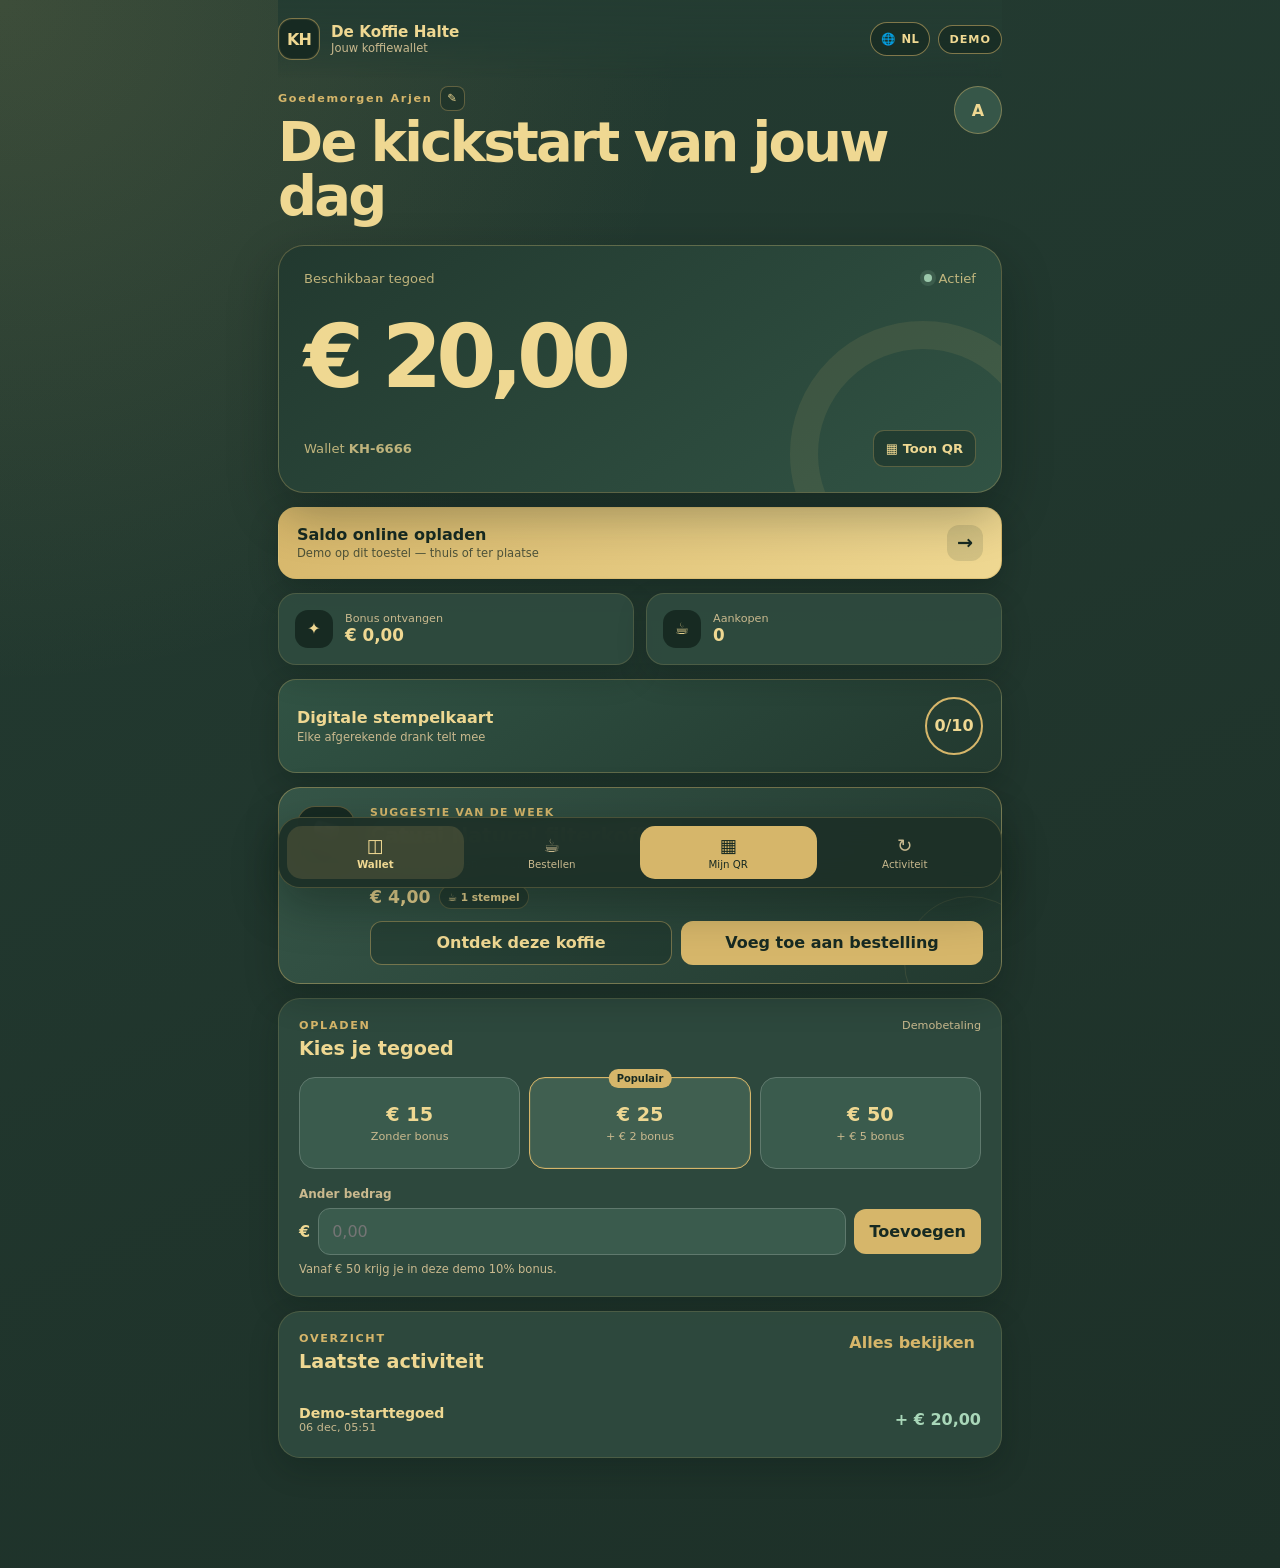
==== commit d4b0e4b5: "Maak hoofdpagina de enige officiële walletversie" ====
--- a/index.html
+++ b/index.html
@@ -3,16 +3,20 @@
 <head>
   <meta charset="utf-8">
   <meta name="viewport" content="width=device-width,initial-scale=1,viewport-fit=cover">
+  <meta http-equiv="Cache-Control" content="no-cache, no-store, must-revalidate">
+  <meta http-equiv="Pragma" content="no-cache">
+  <meta http-equiv="Expires" content="0">
   <meta name="theme-color" content="#294238">
   <meta name="description" content="Mobiele De Koffie Halte-wallet demo">
+  <link rel="canonical" href="https://arjenvanhelleman-droid.github.io/koffiewallet-demo/">
   <title>De Koffie Halte Wallet</title>
-  <link rel="stylesheet" href="style.css">
-  <link rel="stylesheet" href="theme.css">
-  <link rel="stylesheet" href="online-topup.css">
-  <link rel="stylesheet" href="language.css">
-  <link rel="stylesheet" href="loyalty.css">
-  <link rel="stylesheet" href="customer-name.css?v=1">
-  <link rel="stylesheet" href="weekly-suggestion.css?v=1">
+  <link rel="stylesheet" href="style.css?v=20260626-9">
+  <link rel="stylesheet" href="theme.css?v=20260626-9">
+  <link rel="stylesheet" href="online-topup.css?v=20260626-9">
+  <link rel="stylesheet" href="language.css?v=20260626-9">
+  <link rel="stylesheet" href="loyalty.css?v=20260626-9">
+  <link rel="stylesheet" href="customer-name.css?v=20260626-9">
+  <link rel="stylesheet" href="weekly-suggestion.css?v=20260626-9">
 </head>
 <body>
   <div class="app">
@@ -106,13 +110,13 @@
     </nav>
     <div class="toast" id="toast" role="status" aria-live="polite"></div>
   </div>
-  <script src="i18n.js"></script>
-  <script src="language-menu.js"></script>
-  <script src="slogan.js?v=2"></script>
-  <script src="customer-name.js?v=1"></script>
-  <script src="app.js"></script>
-  <script src="online-topup.js"></script>
-  <script src="loyalty.js"></script>
-  <script src="weekly-suggestion.js?v=1"></script>
+  <script src="i18n.js?v=20260626-9"></script>
+  <script src="language-menu.js?v=20260626-9"></script>
+  <script src="slogan.js?v=20260626-9"></script>
+  <script src="customer-name.js?v=20260626-9"></script>
+  <script src="app.js?v=20260626-9"></script>
+  <script src="online-topup.js?v=20260626-9"></script>
+  <script src="loyalty.js?v=20260626-9"></script>
+  <script src="weekly-suggestion.js?v=20260626-9"></script>
 </body>
 </html>
--- a/weekly-suggestion.css
+++ b/weekly-suggestion.css
@@ -21,6 +21,7 @@
   height:130px;
   border:1px solid rgba(214,182,106,.12);
   border-radius:50%;
+  pointer-events:none;
 }
 
 .weekly-suggestion-icon{
@@ -85,17 +86,96 @@
   font-weight:800;
 }
 
-.weekly-suggestion-button{
+.weekly-suggestion-actions{
+  display:grid;
+  grid-template-columns:1fr 1fr;
+  gap:9px;
+}
+
+.weekly-suggestion-button,
+.weekly-suggestion-details-button{
   width:100%;
-  padding:12px 14px;
-  border:0;
+  min-height:44px;
+  padding:11px 12px;
   border-radius:12px;
-  background:var(--gold);
-  color:var(--mat-green-deep);
   font-weight:900;
 }
 
-@media(max-width:390px){
+.weekly-suggestion-button{
+  border:0;
+  background:var(--gold);
+  color:var(--mat-green-deep);
+}
+
+.weekly-suggestion-details-button{
+  border:1px solid rgba(214,182,106,.45);
+  background:rgba(23,42,34,.36);
+  color:var(--gold-light);
+}
+
+.weekly-coffee-details{
+  margin-top:15px;
+  padding-top:15px;
+  border-top:1px solid rgba(214,182,106,.2);
+}
+
+.weekly-coffee-facts{
+  display:grid;
+  grid-template-columns:repeat(2,minmax(0,1fr));
+  gap:9px;
+  margin:0 0 15px;
+}
+
+.weekly-coffee-facts div{
+  min-width:0;
+  padding:11px;
+  border:1px solid rgba(214,182,106,.16);
+  border-radius:12px;
+  background:rgba(23,42,34,.34);
+}
+
+.weekly-coffee-facts dt{
+  margin:0 0 4px;
+  color:var(--muted-gold);
+  font-size:.62rem;
+  font-weight:800;
+  letter-spacing:.05em;
+  text-transform:uppercase;
+}
+
+.weekly-coffee-facts dd{
+  margin:0;
+  overflow-wrap:anywhere;
+  color:var(--gold-light);
+  font-size:.76rem;
+  font-weight:800;
+  line-height:1.35;
+}
+
+.weekly-coffee-details h3{
+  margin:0 0 7px;
+  color:var(--gold-light);
+  font-size:1rem;
+}
+
+.weekly-coffee-details > p:not(.weekly-verification){
+  margin:0;
+  color:var(--cream);
+  font-size:.76rem;
+  line-height:1.58;
+}
+
+.weekly-verification{
+  margin:10px 0 0;
+  color:var(--muted-gold);
+  font-size:.65rem;
+  font-style:italic;
+  line-height:1.45;
+}
+
+@media(max-width:430px){
   .weekly-suggestion{grid-template-columns:1fr}
   .weekly-suggestion-icon{width:50px;height:50px}
+  .weekly-suggestion-actions,
+  .weekly-coffee-facts{grid-template-columns:1fr}
 }
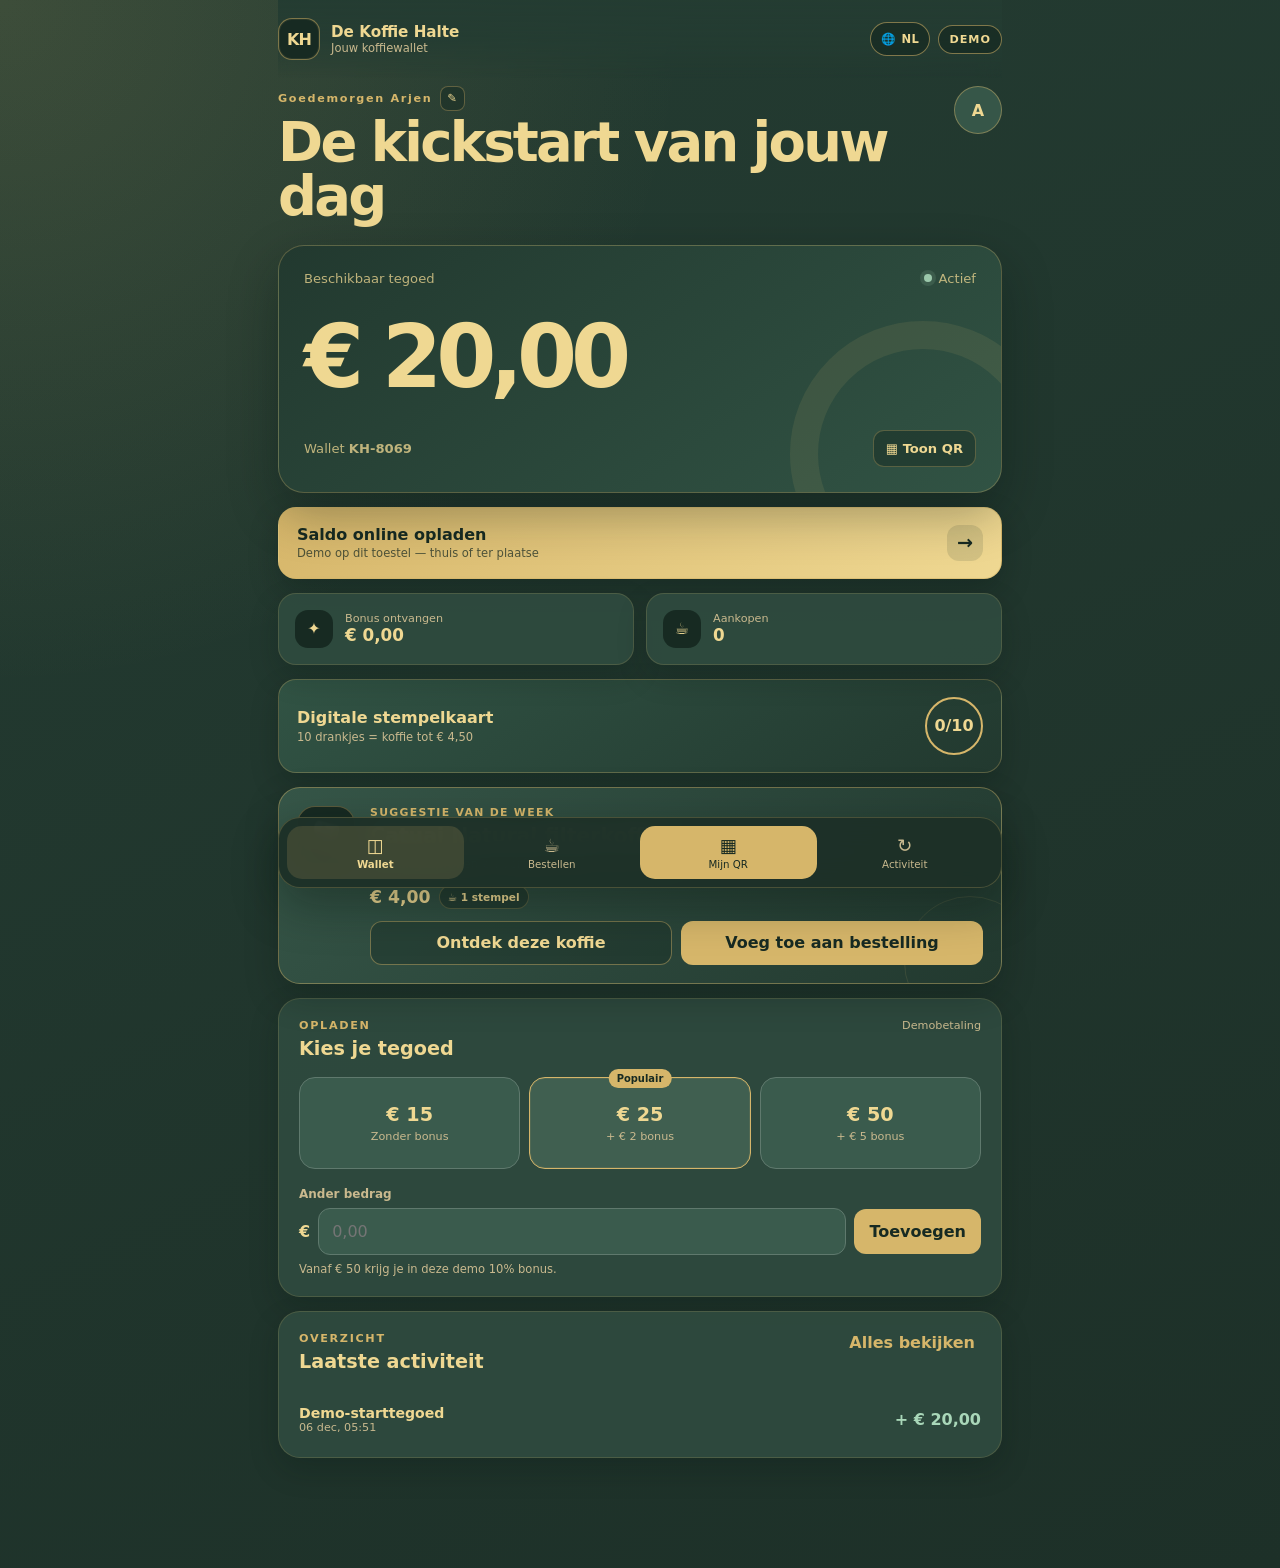
==== commit 3fb58a39: "Laad vernieuwde spaarkaartvoorwaarden" ====
--- a/index.html
+++ b/index.html
@@ -10,13 +10,14 @@
   <meta name="description" content="Mobiele De Koffie Halte-wallet demo">
   <link rel="canonical" href="https://arjenvanhelleman-droid.github.io/koffiewallet-demo/">
   <title>De Koffie Halte Wallet</title>
-  <link rel="stylesheet" href="style.css?v=20260626-9">
-  <link rel="stylesheet" href="theme.css?v=20260626-9">
-  <link rel="stylesheet" href="online-topup.css?v=20260626-9">
-  <link rel="stylesheet" href="language.css?v=20260626-9">
-  <link rel="stylesheet" href="loyalty.css?v=20260626-9">
-  <link rel="stylesheet" href="customer-name.css?v=20260626-9">
-  <link rel="stylesheet" href="weekly-suggestion.css?v=20260626-9">
+  <link rel="stylesheet" href="style.css?v=20260626-11">
+  <link rel="stylesheet" href="theme.css?v=20260626-11">
+  <link rel="stylesheet" href="online-topup.css?v=20260626-11">
+  <link rel="stylesheet" href="language.css?v=20260626-11">
+  <link rel="stylesheet" href="loyalty.css?v=20260626-11">
+  <link rel="stylesheet" href="loyalty-rules.css?v=20260626-11">
+  <link rel="stylesheet" href="customer-name.css?v=20260626-11">
+  <link rel="stylesheet" href="weekly-suggestion.css?v=20260626-11">
 </head>
 <body>
   <div class="app">
@@ -110,13 +111,13 @@
     </nav>
     <div class="toast" id="toast" role="status" aria-live="polite"></div>
   </div>
-  <script src="i18n.js?v=20260626-9"></script>
-  <script src="language-menu.js?v=20260626-9"></script>
-  <script src="slogan.js?v=20260626-9"></script>
-  <script src="customer-name.js?v=20260626-9"></script>
-  <script src="app.js?v=20260626-9"></script>
-  <script src="online-topup.js?v=20260626-9"></script>
-  <script src="loyalty.js?v=20260626-9"></script>
-  <script src="weekly-suggestion.js?v=20260626-9"></script>
+  <script src="i18n.js?v=20260626-11"></script>
+  <script src="language-menu.js?v=20260626-11"></script>
+  <script src="slogan.js?v=20260626-11"></script>
+  <script src="customer-name.js?v=20260626-11"></script>
+  <script src="app.js?v=20260626-11"></script>
+  <script src="online-topup.js?v=20260626-11"></script>
+  <script src="loyalty.js?v=20260626-11"></script>
+  <script src="weekly-suggestion.js?v=20260626-11"></script>
 </body>
 </html>
--- a/loyalty-rules.css
+++ b/loyalty-rules.css
@@ -0,0 +1,37 @@
+.loyalty-rules{
+  margin-top:16px;
+  padding:16px;
+  border:1px solid rgba(214,182,106,.22);
+  border-radius:17px;
+  background:rgba(23,42,34,.48);
+}
+
+.loyalty-rules h3{
+  margin:0 0 10px;
+  color:var(--gold-light);
+  font-size:.95rem;
+}
+
+.loyalty-rules ul{
+  display:grid;
+  gap:8px;
+  margin:0;
+  padding:0;
+  list-style:none;
+}
+
+.loyalty-rules li{
+  position:relative;
+  padding-left:20px;
+  color:var(--cream);
+  font-size:.72rem;
+  line-height:1.45;
+}
+
+.loyalty-rules li::before{
+  content:'✓';
+  position:absolute;
+  left:0;
+  color:var(--gold);
+  font-weight:900;
+}
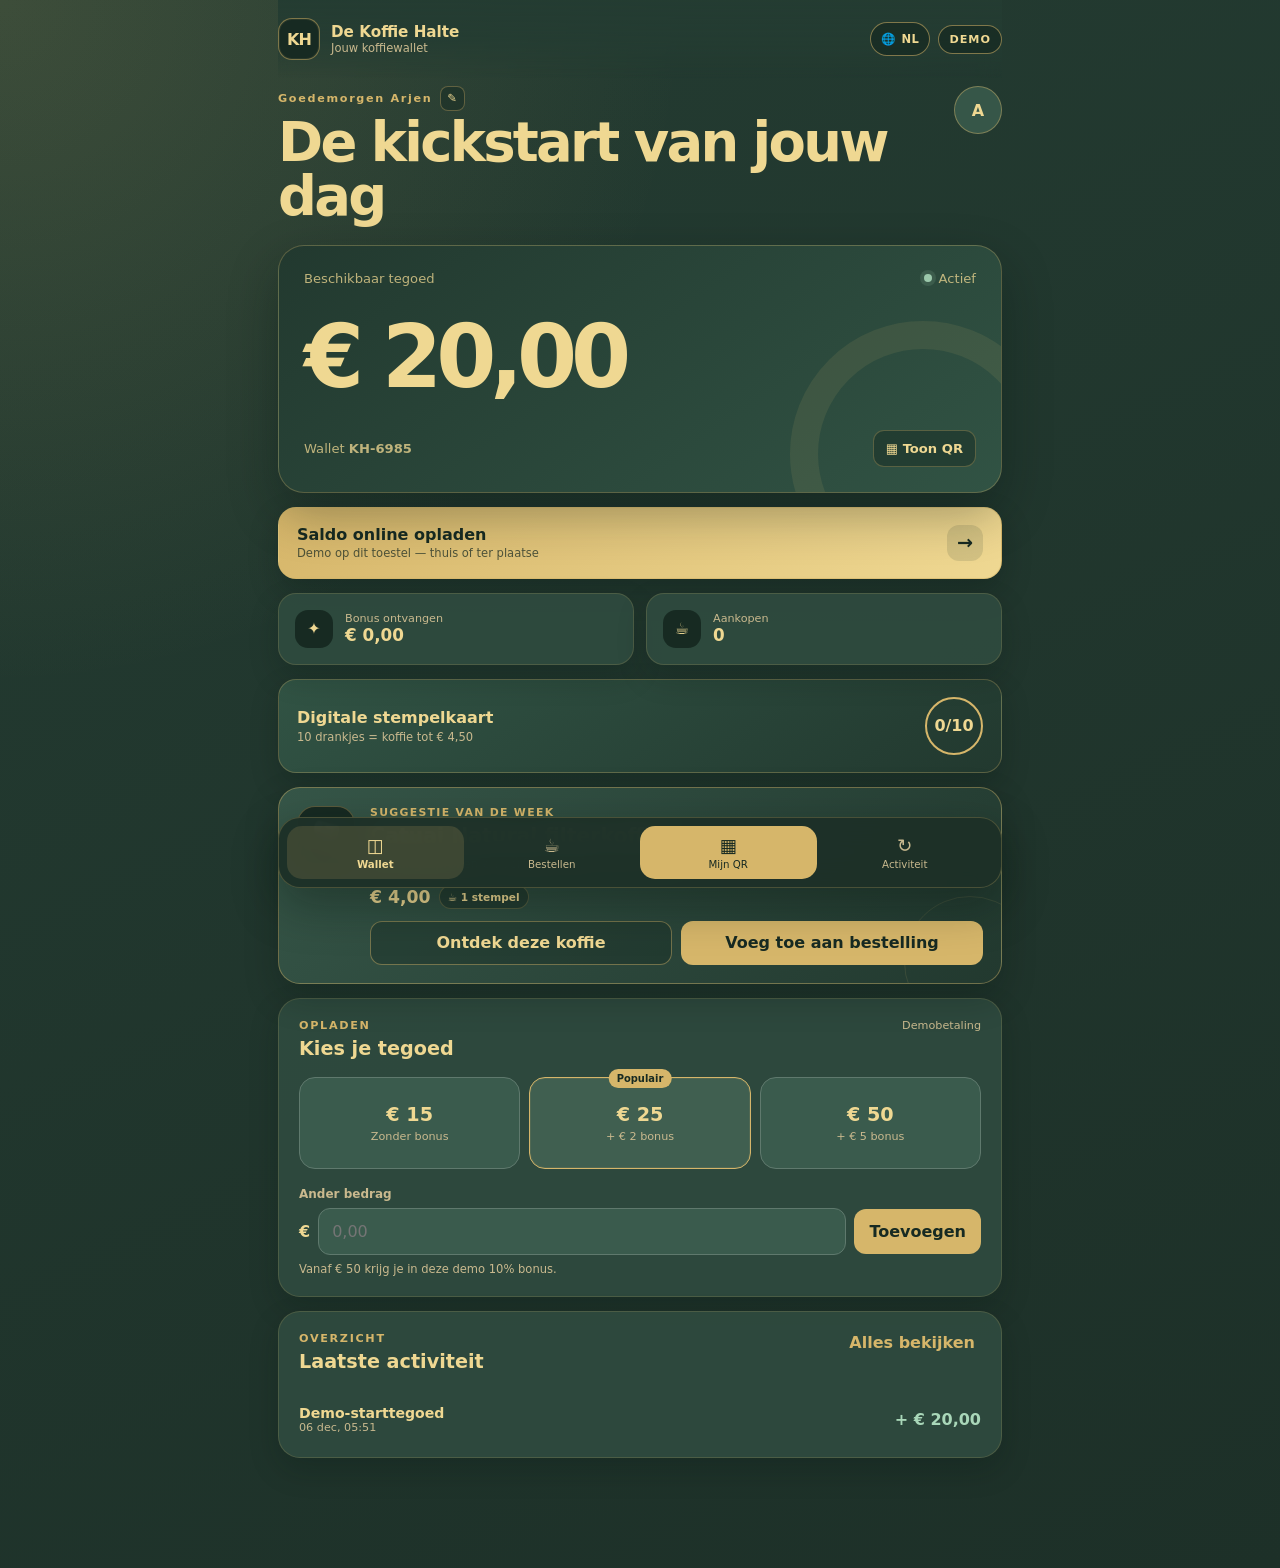
==== commit fa27405a: "Activeer demo met ontgrendeld thuiszetadvies" ====
--- a/index.html
+++ b/index.html
@@ -17,7 +17,7 @@
   <link rel="stylesheet" href="loyalty.css?v=20260626-11">
   <link rel="stylesheet" href="loyalty-rules.css?v=20260626-11">
   <link rel="stylesheet" href="customer-name.css?v=20260626-11">
-  <link rel="stylesheet" href="weekly-suggestion.css?v=20260626-11">
+  <link rel="stylesheet" href="weekly-suggestion.css?v=20260626-12">
 </head>
 <body>
   <div class="app">
@@ -118,6 +118,6 @@
   <script src="app.js?v=20260626-11"></script>
   <script src="online-topup.js?v=20260626-11"></script>
   <script src="loyalty.js?v=20260626-11"></script>
-  <script src="weekly-suggestion.js?v=20260626-11"></script>
+  <script src="weekly-suggestion.js?v=20260626-12"></script>
 </body>
 </html>
--- a/weekly-suggestion.css
+++ b/weekly-suggestion.css
@@ -1,181 +1,9 @@
-.weekly-suggestion{
-  position:relative;
-  display:grid;
-  grid-template-columns:auto 1fr;
-  gap:15px;
-  margin:14px 0;
-  padding:18px;
-  overflow:hidden;
-  border:1px solid rgba(214,182,106,.42);
-  border-radius:22px;
-  background:linear-gradient(135deg,#365648 0%,#22392f 100%);
-  box-shadow:0 14px 34px rgba(5,17,12,.24);
-}
-
-.weekly-suggestion::after{
-  content:"";
-  position:absolute;
-  right:-35px;
-  bottom:-45px;
-  width:130px;
-  height:130px;
-  border:1px solid rgba(214,182,106,.12);
-  border-radius:50%;
-  pointer-events:none;
-}
-
-.weekly-suggestion-icon{
-  display:grid;
-  width:58px;
-  height:58px;
-  place-items:center;
-  border:1px solid rgba(214,182,106,.35);
-  border-radius:18px;
-  background:var(--mat-green-deep);
-  font-size:1.65rem;
-}
-
-.weekly-suggestion-copy{
-  position:relative;
-  z-index:1;
-  min-width:0;
-}
-
-.weekly-suggestion-label{
-  margin:0 0 5px;
-  color:var(--gold);
-  font-size:.68rem;
-  font-weight:900;
-  letter-spacing:.12em;
-}
-
-.weekly-suggestion h2{
-  margin:0;
-  color:var(--gold-light);
-  font-size:1.28rem;
-}
-
-.weekly-suggestion-description{
-  margin:7px 0 12px;
-  color:var(--muted-gold);
-  font-size:.78rem;
-  line-height:1.45;
-}
-
-.weekly-suggestion-meta{
-  display:flex;
-  flex-wrap:wrap;
-  align-items:center;
-  gap:8px;
-  margin-bottom:12px;
-}
-
-.weekly-suggestion-price{
-  color:var(--gold-light);
-  font-size:1.08rem;
-  font-weight:900;
-}
-
-.weekly-suggestion-stamp{
-  padding:5px 8px;
-  border:1px solid rgba(214,182,106,.26);
-  border-radius:999px;
-  background:rgba(23,42,34,.48);
-  color:var(--gold-light);
-  font-size:.66rem;
-  font-weight:800;
-}
-
-.weekly-suggestion-actions{
-  display:grid;
-  grid-template-columns:1fr 1fr;
-  gap:9px;
-}
-
-.weekly-suggestion-button,
-.weekly-suggestion-details-button{
-  width:100%;
-  min-height:44px;
-  padding:11px 12px;
-  border-radius:12px;
-  font-weight:900;
-}
-
-.weekly-suggestion-button{
-  border:0;
-  background:var(--gold);
-  color:var(--mat-green-deep);
-}
-
-.weekly-suggestion-details-button{
-  border:1px solid rgba(214,182,106,.45);
-  background:rgba(23,42,34,.36);
-  color:var(--gold-light);
-}
-
-.weekly-coffee-details{
-  margin-top:15px;
-  padding-top:15px;
-  border-top:1px solid rgba(214,182,106,.2);
-}
-
-.weekly-coffee-facts{
-  display:grid;
-  grid-template-columns:repeat(2,minmax(0,1fr));
-  gap:9px;
-  margin:0 0 15px;
-}
-
-.weekly-coffee-facts div{
-  min-width:0;
-  padding:11px;
-  border:1px solid rgba(214,182,106,.16);
-  border-radius:12px;
-  background:rgba(23,42,34,.34);
-}
-
-.weekly-coffee-facts dt{
-  margin:0 0 4px;
-  color:var(--muted-gold);
-  font-size:.62rem;
-  font-weight:800;
-  letter-spacing:.05em;
-  text-transform:uppercase;
-}
-
-.weekly-coffee-facts dd{
-  margin:0;
-  overflow-wrap:anywhere;
-  color:var(--gold-light);
-  font-size:.76rem;
-  font-weight:800;
-  line-height:1.35;
-}
-
-.weekly-coffee-details h3{
-  margin:0 0 7px;
-  color:var(--gold-light);
-  font-size:1rem;
-}
-
-.weekly-coffee-details > p:not(.weekly-verification){
-  margin:0;
-  color:var(--cream);
-  font-size:.76rem;
-  line-height:1.58;
-}
-
-.weekly-verification{
-  margin:10px 0 0;
-  color:var(--muted-gold);
-  font-size:.65rem;
-  font-style:italic;
-  line-height:1.45;
-}
-
-@media(max-width:430px){
-  .weekly-suggestion{grid-template-columns:1fr}
-  .weekly-suggestion-icon{width:50px;height:50px}
-  .weekly-suggestion-actions,
-  .weekly-coffee-facts{grid-template-columns:1fr}
-}
+.weekly-suggestion{position:relative;display:grid;grid-template-columns:auto 1fr;gap:15px;margin:14px 0;padding:18px;overflow:hidden;border:1px solid rgba(214,182,106,.42);border-radius:22px;background:linear-gradient(135deg,#365648 0%,#22392f 100%);box-shadow:0 14px 34px rgba(5,17,12,.24)}
+.weekly-suggestion::after{content:"";position:absolute;right:-35px;bottom:-45px;width:130px;height:130px;border:1px solid rgba(214,182,106,.12);border-radius:50%;pointer-events:none}
+.weekly-suggestion-icon{display:grid;width:58px;height:58px;place-items:center;border:1px solid rgba(214,182,106,.35);border-radius:18px;background:var(--mat-green-deep);font-size:1.65rem}
+.weekly-suggestion-copy{position:relative;z-index:1;min-width:0}.weekly-suggestion-label{margin:0 0 5px;color:var(--gold);font-size:.68rem;font-weight:900;letter-spacing:.12em}.weekly-suggestion h2{margin:0;color:var(--gold-light);font-size:1.28rem}.weekly-suggestion-description{margin:7px 0 12px;color:var(--muted-gold);font-size:.78rem;line-height:1.45}
+.weekly-suggestion-meta{display:flex;flex-wrap:wrap;align-items:center;gap:8px;margin-bottom:12px}.weekly-suggestion-price{color:var(--gold-light);font-size:1.08rem;font-weight:900}.weekly-suggestion-stamp{padding:5px 8px;border:1px solid rgba(214,182,106,.26);border-radius:999px;background:rgba(23,42,34,.48);color:var(--gold-light);font-size:.66rem;font-weight:800}
+.weekly-suggestion-actions{display:grid;grid-template-columns:1fr 1fr;gap:9px}.weekly-suggestion-button,.weekly-suggestion-details-button,.home-coffee-buy,.home-coffee-reorder{width:100%;min-height:44px;padding:11px 12px;border-radius:12px;font-weight:900}.weekly-suggestion-button,.home-coffee-buy,.home-coffee-reorder{border:0;background:var(--gold);color:var(--mat-green-deep)}.weekly-suggestion-details-button{border:1px solid rgba(214,182,106,.45);background:rgba(23,42,34,.36);color:var(--gold-light)}
+.weekly-coffee-details{margin-top:15px;padding-top:15px;border-top:1px solid rgba(214,182,106,.2)}.weekly-coffee-facts{display:grid;grid-template-columns:repeat(2,minmax(0,1fr));gap:9px;margin:0 0 15px}.weekly-coffee-facts div{min-width:0;padding:11px;border:1px solid rgba(214,182,106,.16);border-radius:12px;background:rgba(23,42,34,.34)}.weekly-coffee-facts dt{margin:0 0 4px;color:var(--muted-gold);font-size:.62rem;font-weight:800;letter-spacing:.05em;text-transform:uppercase}.weekly-coffee-facts dd{margin:0;overflow-wrap:anywhere;color:var(--gold-light);font-size:.76rem;font-weight:800;line-height:1.35}.weekly-coffee-details h3{margin:0 0 7px;color:var(--gold-light);font-size:1rem}.weekly-coffee-details>p:not(.weekly-verification){margin:0;color:var(--cream);font-size:.76rem;line-height:1.58}.weekly-verification{margin:10px 0 0;color:var(--muted-gold);font-size:.65rem;font-style:italic;line-height:1.45}
+.home-coffee{margin-top:16px;padding-top:16px;border-top:1px solid rgba(214,182,106,.2)}.home-coffee-lock,.home-coffee-guide{margin-top:12px;padding:14px;border:1px solid rgba(214,182,106,.18);border-radius:14px;background:rgba(23,42,34,.35)}.home-coffee-lock{display:flex;gap:12px;align-items:flex-start}.home-coffee-lock h3,.home-coffee-guide h3{margin:0 0 5px}.home-coffee-lock p,.home-coffee-guide p{margin:0;color:var(--cream);font-size:.74rem;line-height:1.5}.home-coffee-badge{display:inline-block;margin:0 0 9px!important;padding:5px 8px;border-radius:999px;background:rgba(214,182,106,.14);color:var(--gold)!important;font-size:.64rem!important;font-weight:900}.home-coffee-name{display:block;margin-bottom:12px;color:var(--gold-light);font-size:.78rem}.home-coffee-recipes{display:grid;gap:9px;margin-bottom:13px}.home-coffee-recipes article{display:flex;gap:10px;padding:11px;border:1px solid rgba(214,182,106,.14);border-radius:12px;background:rgba(54,86,72,.32)}.home-coffee-recipes b{display:block;margin-bottom:3px;color:var(--gold-light);font-size:.74rem}
+@media(max-width:430px){.weekly-suggestion{grid-template-columns:1fr}.weekly-suggestion-icon{width:50px;height:50px}.weekly-suggestion-actions,.weekly-coffee-facts{grid-template-columns:1fr}}
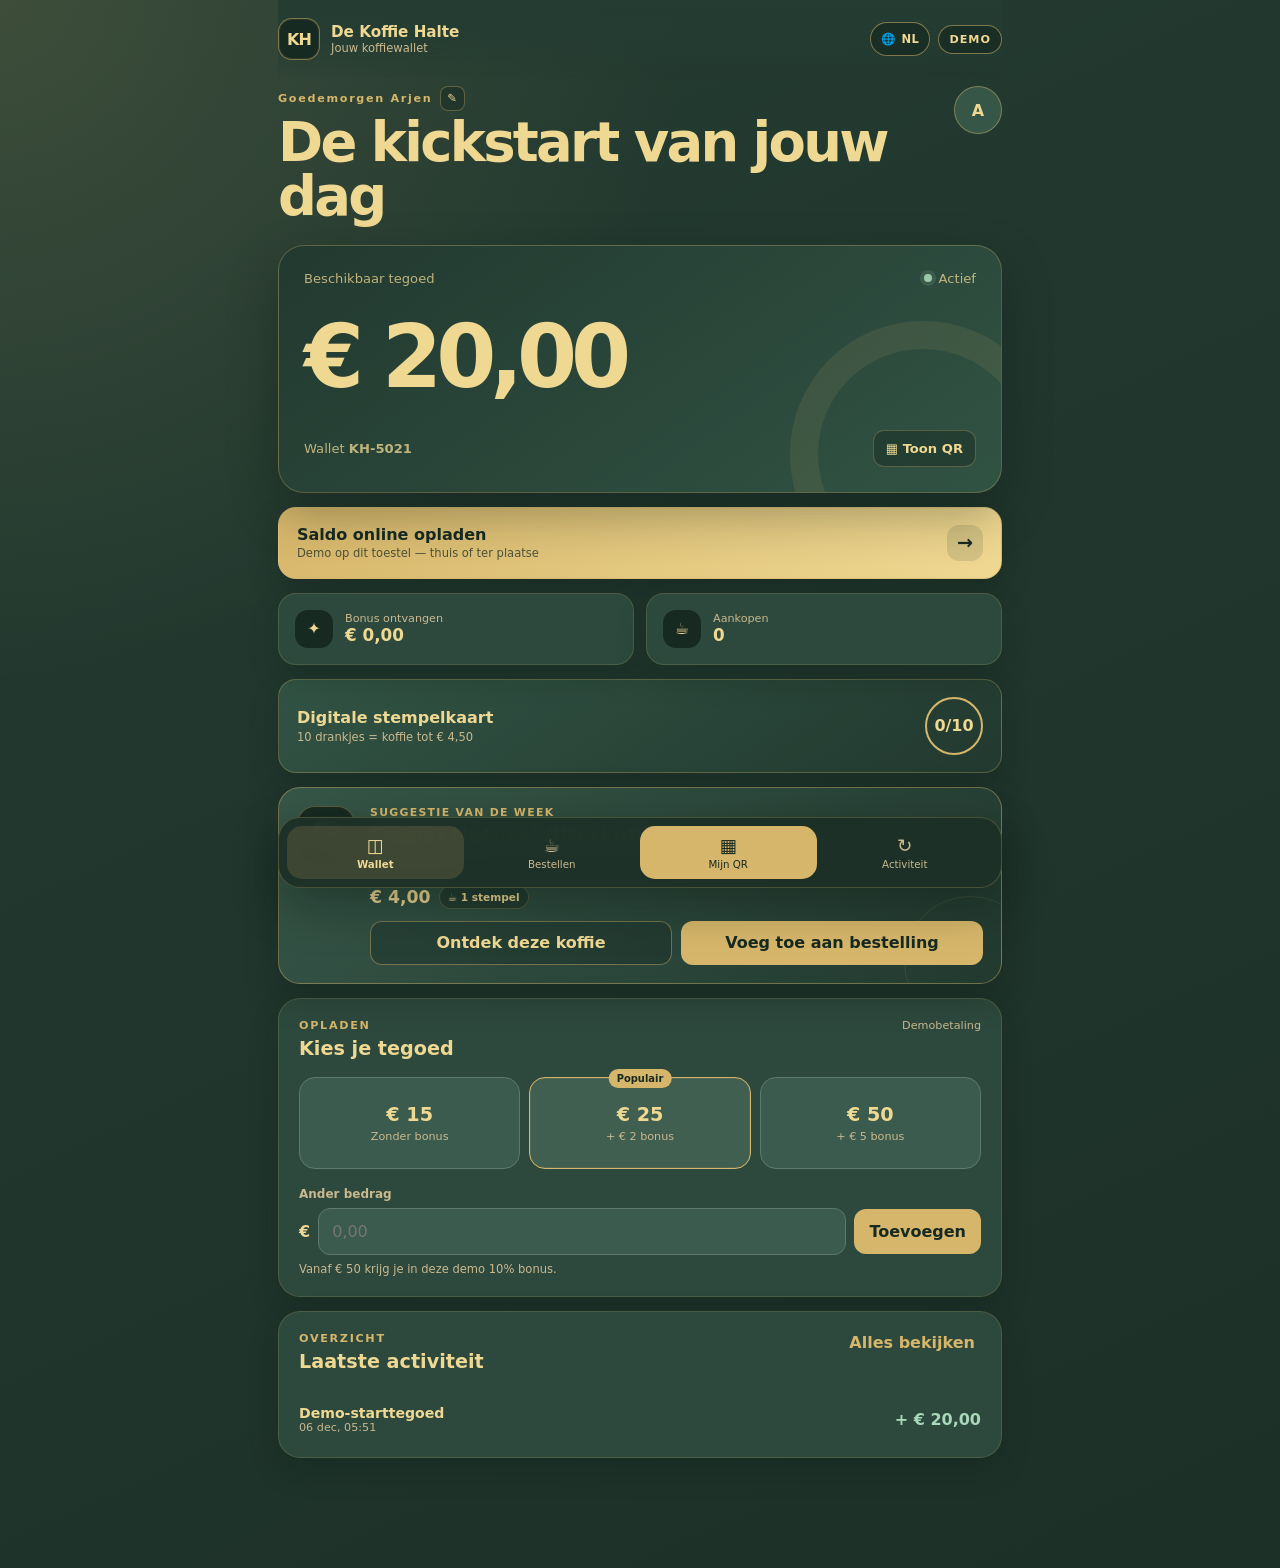
==== commit 215d430c: "Ververs bonenaankoop met echte demo-afrekening" ====
--- a/index.html
+++ b/index.html
@@ -17,7 +17,7 @@
   <link rel="stylesheet" href="loyalty.css?v=20260626-11">
   <link rel="stylesheet" href="loyalty-rules.css?v=20260626-11">
   <link rel="stylesheet" href="customer-name.css?v=20260626-11">
-  <link rel="stylesheet" href="weekly-suggestion.css?v=20260626-12">
+  <link rel="stylesheet" href="weekly-suggestion.css?v=20260626-13">
 </head>
 <body>
   <div class="app">
@@ -118,6 +118,6 @@
   <script src="app.js?v=20260626-11"></script>
   <script src="online-topup.js?v=20260626-11"></script>
   <script src="loyalty.js?v=20260626-11"></script>
-  <script src="weekly-suggestion.js?v=20260626-12"></script>
+  <script src="weekly-suggestion.js?v=20260626-13"></script>
 </body>
 </html>
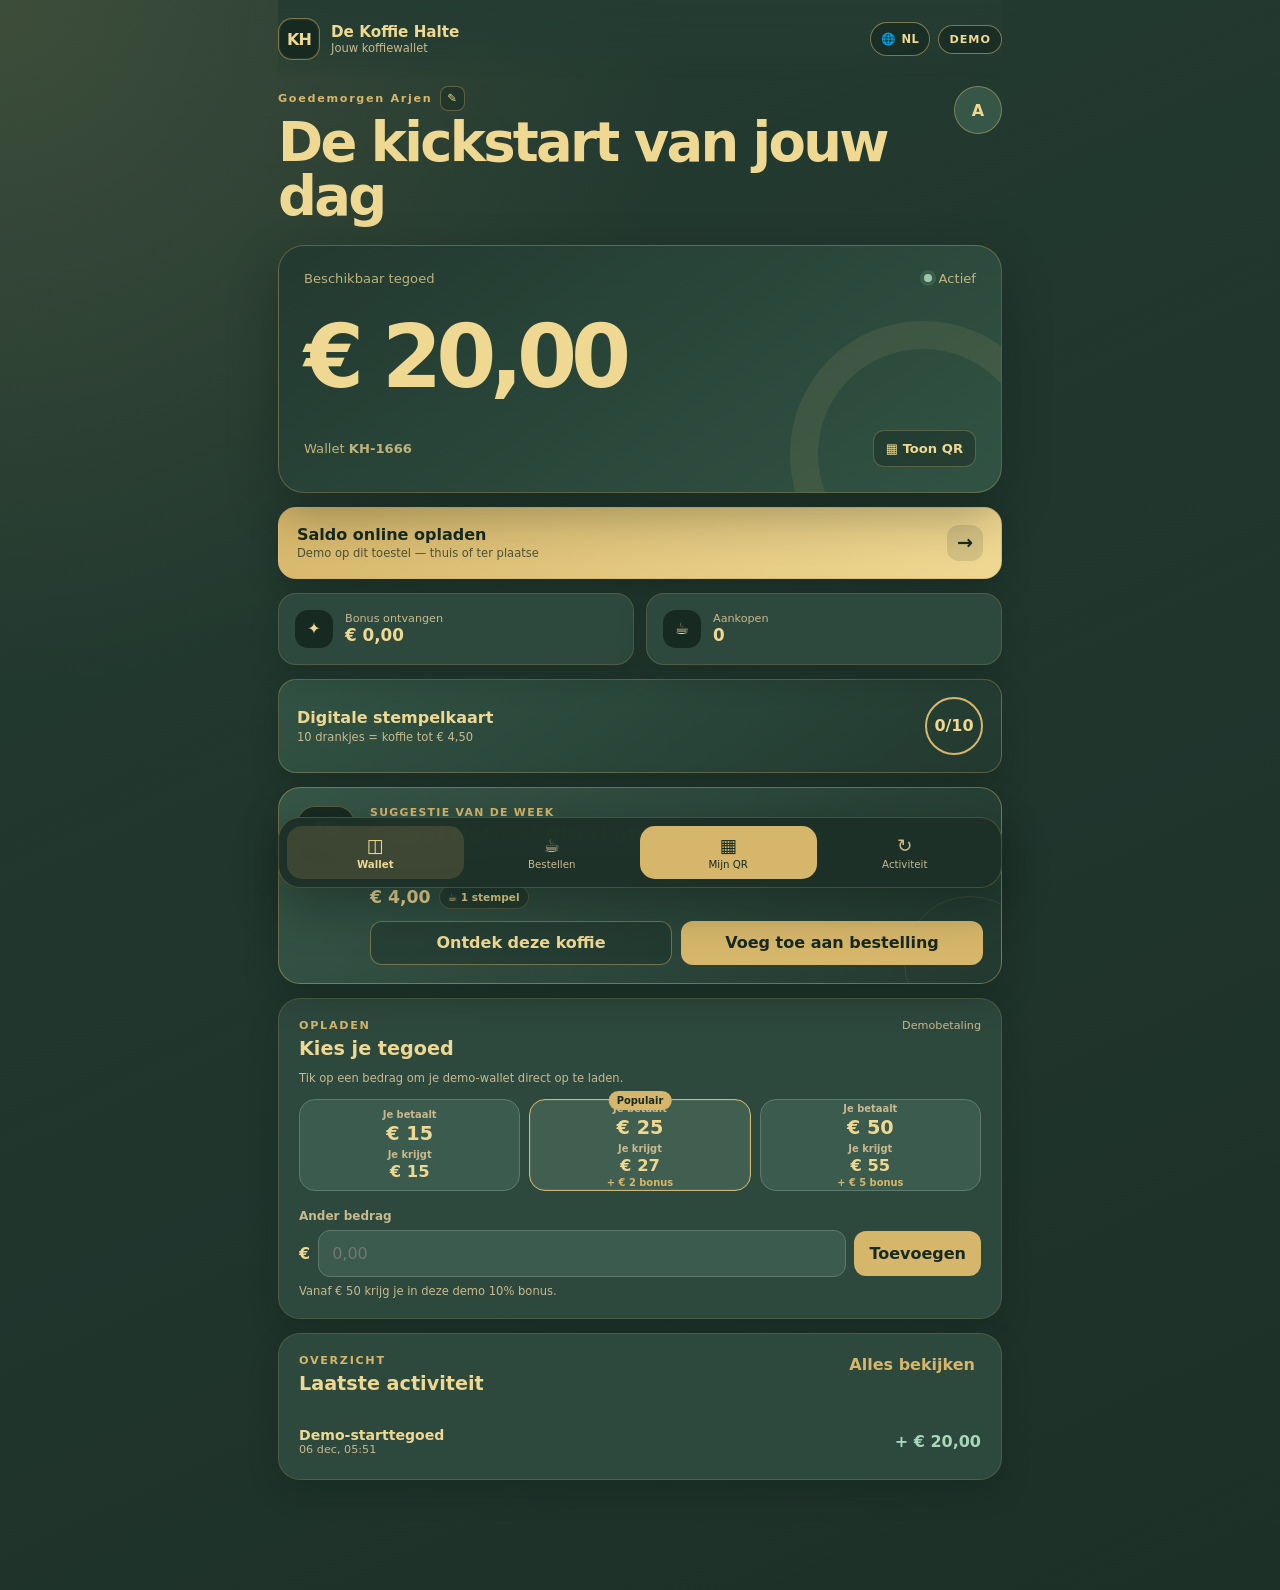
==== commit 518d208c: "Maak mobiele herlaadknoppen duidelijker" ====
--- a/index.html
+++ b/index.html
@@ -12,6 +12,7 @@
   <title>De Koffie Halte Wallet</title>
   <link rel="stylesheet" href="style.css?v=20260626-11">
   <link rel="stylesheet" href="theme.css?v=20260626-11">
+  <link rel="stylesheet" href="topup-clarity.css?v=20260626-14">
   <link rel="stylesheet" href="online-topup.css?v=20260626-11">
   <link rel="stylesheet" href="language.css?v=20260626-11">
   <link rel="stylesheet" href="loyalty.css?v=20260626-11">
@@ -116,6 +117,7 @@
   <script src="slogan.js?v=20260626-11"></script>
   <script src="customer-name.js?v=20260626-11"></script>
   <script src="app.js?v=20260626-11"></script>
+  <script src="topup-clarity.js?v=20260626-14"></script>
   <script src="online-topup.js?v=20260626-11"></script>
   <script src="loyalty.js?v=20260626-11"></script>
   <script src="weekly-suggestion.js?v=20260626-13"></script>
--- a/topup-clarity.css
+++ b/topup-clarity.css
@@ -0,0 +1,74 @@
+.topup-hint{
+  margin:-7px 0 13px;
+  color:var(--muted-gold);
+  font-size:.72rem;
+  line-height:1.4;
+}
+
+.topup-pay,
+.topup-receive{
+  display:grid;
+  gap:2px;
+  text-align:center;
+}
+
+.topup-pay small,
+.topup-receive small{
+  color:var(--muted-gold);
+  font-size:.62rem;
+  font-weight:800;
+}
+
+.topup-receive strong{
+  color:var(--gold-light);
+  font-size:1.02rem;
+}
+
+.topup-receive i{
+  color:var(--gold);
+  font-size:.62rem;
+  font-style:normal;
+  font-weight:900;
+}
+
+.topup-arrow{
+  display:none;
+  color:var(--gold);
+  font-size:1.1rem;
+  font-weight:900;
+}
+
+@media(max-width:520px){
+  .topups button{
+    grid-template-columns:minmax(0,1fr) auto minmax(0,1fr);
+    align-items:center;
+    place-content:initial;
+    gap:10px;
+    min-height:78px;
+    padding:13px 16px;
+    text-align:left;
+  }
+
+  .topup-pay{
+    text-align:left;
+  }
+
+  .topup-receive{
+    text-align:right;
+  }
+
+  .topup-arrow{
+    display:block;
+  }
+
+  .topups button b{
+    font-size:1.25rem;
+  }
+
+  .topups em{
+    top:6px;
+    right:8px;
+    left:auto;
+    transform:none;
+  }
+}
